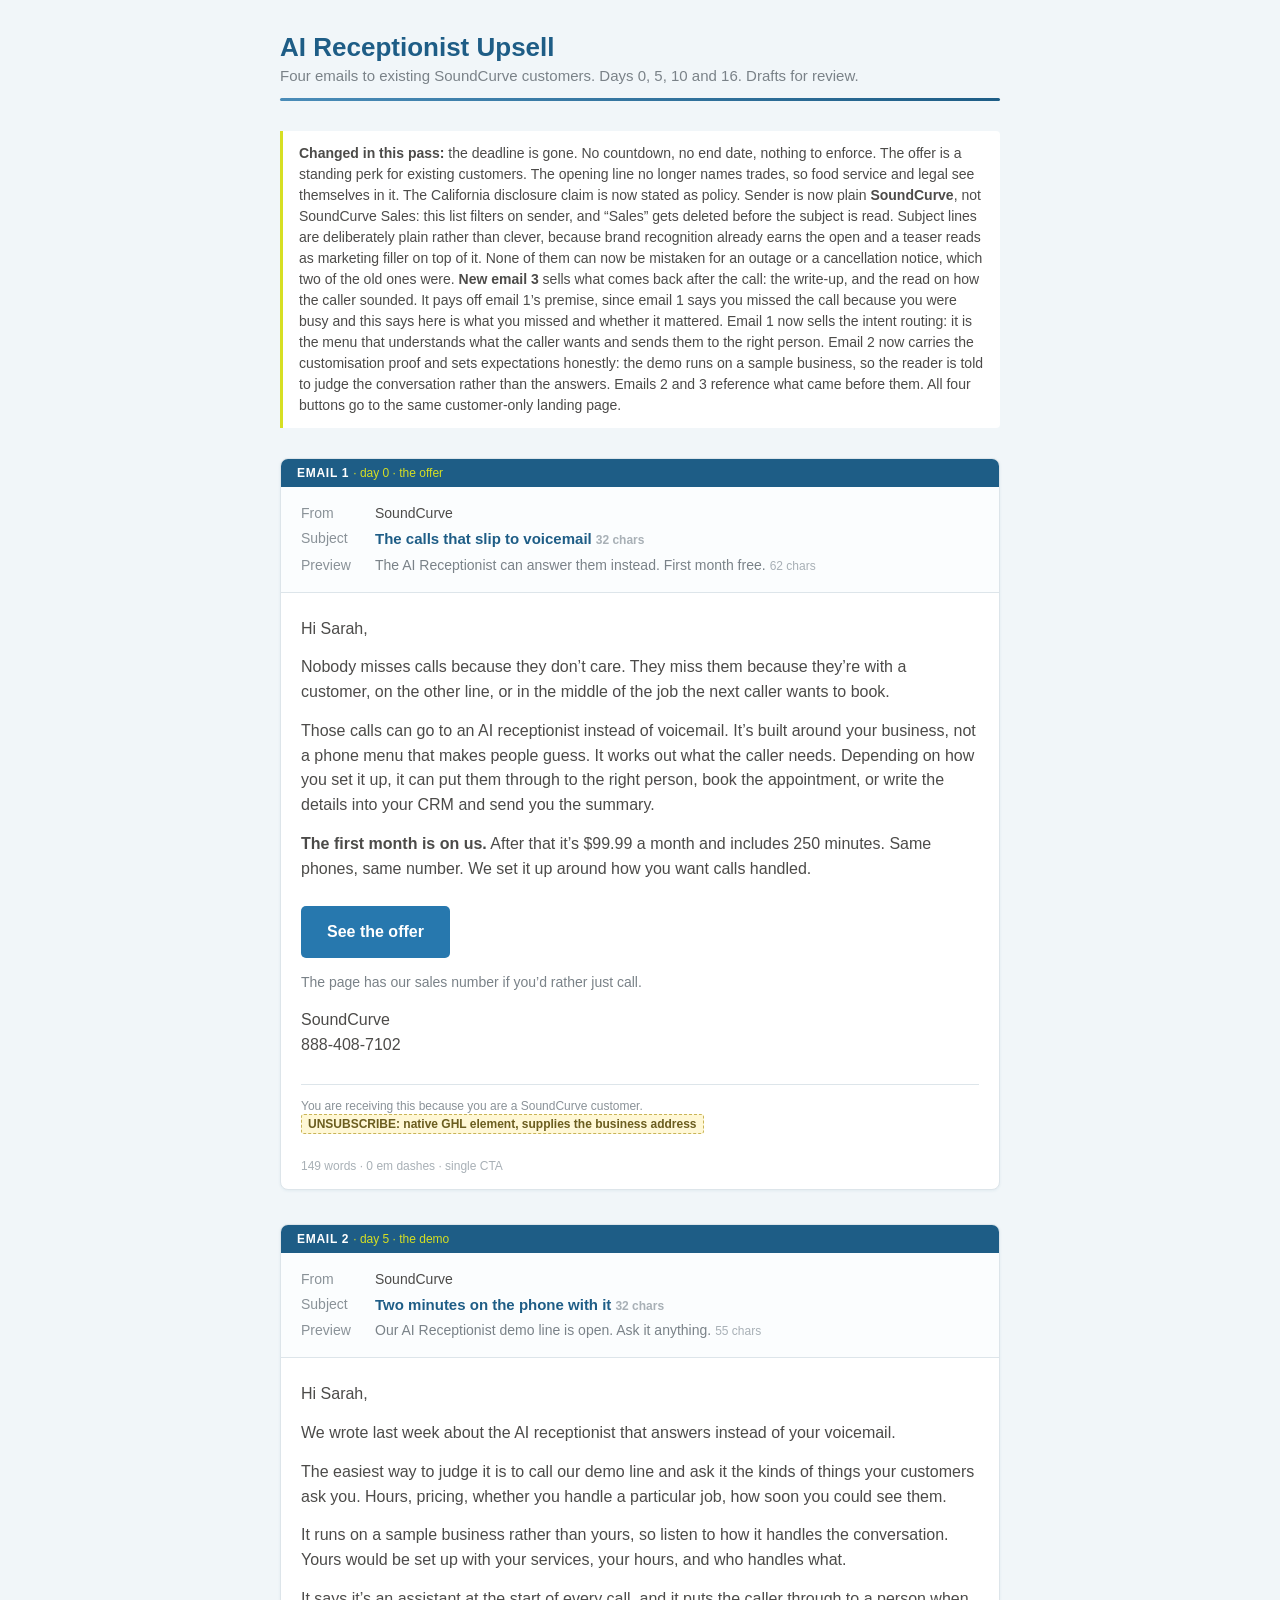
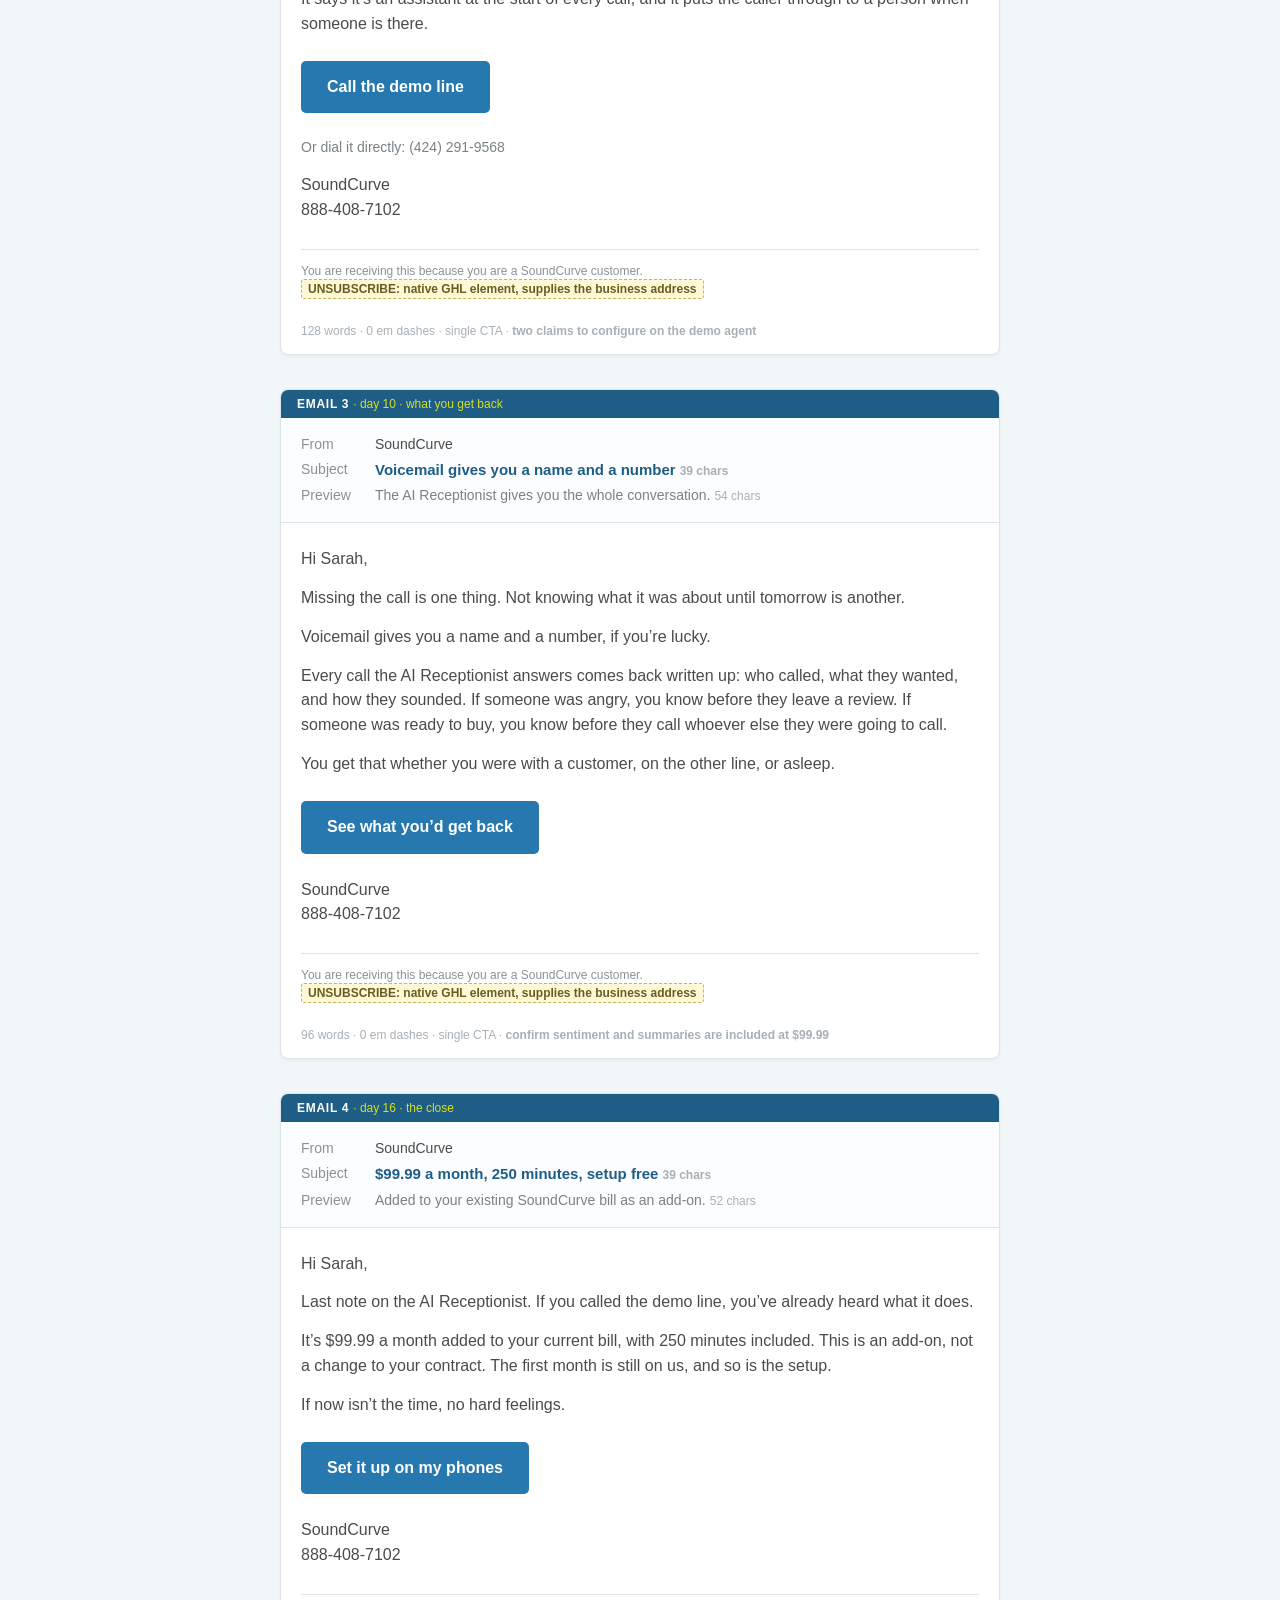
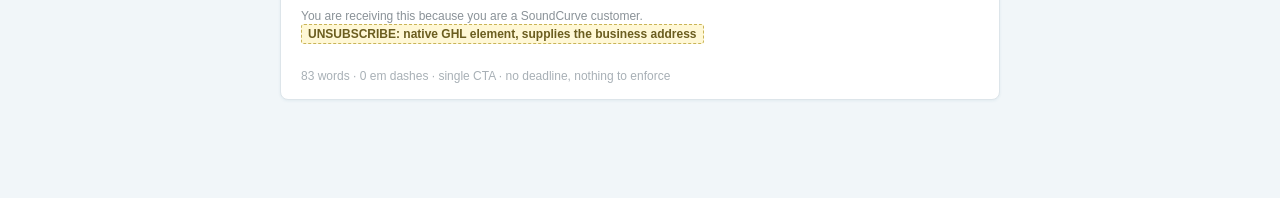
==== emails.html @ 25a6e513 "Six copy fixes: product named in emails 3 and 4, antecedents, trades assumptions" ====
<!DOCTYPE html>
<html lang="en">
<head>
<meta charset="utf-8">
<meta name="viewport" content="width=device-width, initial-scale=1">
<title>AI Receptionist Upsell: Email Previews</title>
<style>
  :root{
    --deep:#1e5d86; --mid:#2778ae; --light:#4a8cb8; --pale:#f1f6f9;
    --lime:#d6df23; --ink:#4c4b49; --line:#dde5ea;
  }
  *{box-sizing:border-box}
  body{margin:0;padding:32px 16px 64px;background:var(--pale);
       font-family:Calibri,Carlito,Candara,Segoe UI,Arial,sans-serif;color:var(--ink)}
  .wrap{max-width:720px;margin:0 auto}
  h1{font-size:26px;color:var(--deep);margin:0 0 4px}
  .sub{font-size:15px;color:#7a8288;margin:0 0 8px}
  .rule{height:3px;background:linear-gradient(90deg,var(--light),var(--deep));border-radius:2px;margin:14px 0 30px}
  .note{background:#fff;border-left:3px solid var(--lime);padding:12px 16px;font-size:14px;
        line-height:1.5;margin:0 0 30px;border-radius:0 4px 4px 0}
  .card{background:#fff;border:1px solid var(--line);border-radius:8px;overflow:hidden;
        margin:0 0 34px;box-shadow:0 1px 3px rgba(30,93,134,.07)}
  .tag{background:var(--deep);color:#fff;font-size:12px;font-weight:bold;letter-spacing:.06em;
       text-transform:uppercase;padding:7px 16px}
  .tag span{color:var(--lime);font-weight:normal;text-transform:none;letter-spacing:0}
  .meta{padding:14px 20px;border-bottom:1px solid var(--line);background:#fbfdfe}
  .row{display:flex;gap:10px;font-size:14px;line-height:1.5;padding:2px 0}
  .row .k{color:#8a9298;min-width:64px;flex-shrink:0}
  .row .v{color:var(--ink)}
  .row .v.subject{font-weight:bold;color:var(--deep);font-size:15px}
  .row .v.preview{color:#7a8288}
  .chars{color:#a8b0b6;font-size:12px;margin-left:4px}
  .body{padding:24px 20px 26px;font-size:16px;line-height:1.55}
  .body p{margin:0 0 14px}
  .btn{background:var(--mid);color:#fff;padding:14px 26px;border-radius:5px;text-decoration:none;
       font-weight:bold;display:inline-block;font-size:16px}
  .btnwrap{margin:24px 0}
  .small{font-size:14px;color:#7a8288}
  .sig{margin:0}
  .foot{border-top:1px solid var(--line);margin-top:26px;padding-top:12px;
        font-size:12px;color:#8a9298;line-height:1.5}
  .slot{background:#fff8d6;border:1px dashed #c9b458;color:#6b5d1f;
        padding:2px 6px;border-radius:3px;font-size:12px;font-weight:bold}
  .count{font-size:12px;color:#a8b0b6;padding:0 20px 16px}
  @media(max-width:520px){.row{flex-direction:column;gap:0}.row .k{min-width:0;font-size:12px}}
</style>
</head>
<body>
<div class="wrap">

  <h1>AI Receptionist Upsell</h1>
  <p class="sub">Four emails to existing SoundCurve customers. Days 0, 5, 10 and 16. Drafts for review.</p>
  <div class="rule"></div>

  <p class="note">
    <strong>Changed in this pass:</strong> the deadline is gone. No countdown, no end date,
    nothing to enforce. The offer is a standing perk for existing customers. The opening line
    no longer names trades, so food service and legal see themselves in it. The California
    disclosure claim is now stated as policy. Sender is now plain <strong>SoundCurve</strong>, not SoundCurve Sales: this list filters on sender, and “Sales” gets deleted before the subject is read. Subject lines are deliberately plain rather than clever, because brand recognition already earns the open and a teaser reads as marketing filler on top of it. None of them can now be mistaken for an outage or a cancellation notice, which two of the old ones were. <strong>New email 3</strong> sells what comes back after the call: the write-up, and the read on how the caller sounded. It pays off email 1’s premise, since email 1 says you missed the call because you were busy and this says here is what you missed and whether it mattered. Email 1 now sells the intent routing: it is the menu that understands what the caller wants and sends them to the right person. Email 2 now carries the customisation proof and sets expectations honestly: the demo runs on a sample business, so the reader is told to judge the conversation rather than the answers. Emails 2 and 3 reference what came before them.
    All four buttons go to the same customer-only landing page.
  </p>

  <!-- EMAIL 1 -->
  <div class="card">
    <div class="tag">Email 1 <span>· day 0 · the offer</span></div>
    <div class="meta">
      <div class="row"><span class="k">From</span><span class="v">SoundCurve</span></div>
      <div class="row"><span class="k">Subject</span><span class="v subject">The calls that slip to voicemail<span class="chars">32 chars</span></span></div>
      <div class="row"><span class="k">Preview</span><span class="v preview">The AI Receptionist can answer them instead. First month free.<span class="chars">62 chars</span></span></div>
    </div>
    <div class="body">
      <p>Hi Sarah,</p>
      <p>Nobody misses calls because they don’t care. They miss them because they’re with a customer, on the other line, or in the middle of the job the next caller wants to book.</p>
      <p>Those calls can go to an AI receptionist instead of voicemail. It’s built around your business, not a phone menu that makes people guess. It works out what the caller needs. Depending on how you set it up, it can put them through to the right person, book the appointment, or write the details into your CRM and send you the summary.</p>
      <p><strong>The first month is on us.</strong> After that it’s $99.99 a month and includes 250 minutes. Same phones, same number. We set it up around how you want calls handled.</p>
      <div class="btnwrap"><a class="btn" href="#">See the offer</a></div>
      <p class="small" style="margin-top:-10px">The page has our sales number if you’d rather just call.</p>
      <p class="sig">SoundCurve<br>888-408-7102</p>
      <div class="foot">
        You are receiving this because you are a SoundCurve customer.<br>
        <span class="slot">UNSUBSCRIBE: native GHL element, supplies the business address</span>
      </div>
    </div>
    <div class="count">149 words · 0 em dashes · single CTA</div>
  </div>

  <!-- EMAIL 2 -->
  <div class="card">
    <div class="tag">Email 2 <span>· day 5 · the demo</span></div>
    <div class="meta">
      <div class="row"><span class="k">From</span><span class="v">SoundCurve</span></div>
      <div class="row"><span class="k">Subject</span><span class="v subject">Two minutes on the phone with it<span class="chars">32 chars</span></span></div>
      <div class="row"><span class="k">Preview</span><span class="v preview">Our AI Receptionist demo line is open. Ask it anything.<span class="chars">55 chars</span></span></div>
    </div>
    <div class="body">
      <p>Hi Sarah,</p>
      <p>We wrote last week about the AI receptionist that answers instead of your voicemail.</p>
      <p>The easiest way to judge it is to call our demo line and ask it the kinds of things your customers ask you. Hours, pricing, whether you handle a particular job, how soon you could see them.</p>
      <p>It runs on a sample business rather than yours, so listen to how it handles the conversation. Yours would be set up with your services, your hours, and who handles what.</p>
      <p>It says it’s an assistant at the start of every call, and it puts the caller through to a person when someone is there.</p>
      <div class="btnwrap"><a class="btn" href="#">Call the demo line</a></div>
      <p class="small">Or dial it directly: (424) 291-9568</p>
      <p class="sig">SoundCurve<br>888-408-7102</p>
      <div class="foot">
        You are receiving this because you are a SoundCurve customer.<br>
        <span class="slot">UNSUBSCRIBE: native GHL element, supplies the business address</span>
      </div>
    </div>
    <div class="count">128 words · 0 em dashes · single CTA · <strong>two claims to configure on the demo agent</strong></div>
  </div>

  <!-- EMAIL 3 -->
  <div class="card">
    <div class="tag">Email 3 <span>· day 10 · what you get back</span></div>
    <div class="meta">
      <div class="row"><span class="k">From</span><span class="v">SoundCurve</span></div>
      <div class="row"><span class="k">Subject</span><span class="v subject">Voicemail gives you a name and a number<span class="chars">39 chars</span></span></div>
      <div class="row"><span class="k">Preview</span><span class="v preview">The AI Receptionist gives you the whole conversation.<span class="chars">54 chars</span></span></div>
    </div>
    <div class="body">
      <p>Hi Sarah,</p>
      <p>Missing the call is one thing. Not knowing what it was about until tomorrow is another.</p>
      <p>Voicemail gives you a name and a number, if you’re lucky.</p>
      <p>Every call the AI Receptionist answers comes back written up: who called, what they wanted, and how they sounded. If someone was angry, you know before they leave a review. If someone was ready to buy, you know before they call whoever else they were going to call.</p>
      <p>You get that whether you were with a customer, on the other line, or asleep.</p>
      <div class="btnwrap"><a class="btn" href="#">See what you’d get back</a></div>
      <p class="sig">SoundCurve<br>888-408-7102</p>
      <div class="foot">
        You are receiving this because you are a SoundCurve customer.<br>
        <span class="slot">UNSUBSCRIBE: native GHL element, supplies the business address</span>
      </div>
    </div>
    <div class="count">96 words · 0 em dashes · single CTA · <strong>confirm sentiment and summaries are included at $99.99</strong></div>
  </div>

  <!-- EMAIL 4 -->
  <div class="card">
    <div class="tag">Email 4 <span>· day 16 · the close</span></div>
    <div class="meta">
      <div class="row"><span class="k">From</span><span class="v">SoundCurve</span></div>
      <div class="row"><span class="k">Subject</span><span class="v subject">$99.99 a month, 250 minutes, setup free<span class="chars">39 chars</span></span></div>
      <div class="row"><span class="k">Preview</span><span class="v preview">Added to your existing SoundCurve bill as an add-on.<span class="chars">52 chars</span></span></div>
    </div>
    <div class="body">
      <p>Hi Sarah,</p>
      <p>Last note on the AI Receptionist. If you called the demo line, you’ve already heard what it does.</p>
      <p>It’s $99.99 a month added to your current bill, with 250 minutes included. This is an add-on, not a change to your contract. The first month is still on us, and so is the setup.</p>
      <p>If now isn’t the time, no hard feelings.</p>
      <div class="btnwrap"><a class="btn" href="#">Set it up on my phones</a></div>
      <p class="sig">SoundCurve<br>888-408-7102</p>
      <div class="foot">
        You are receiving this because you are a SoundCurve customer.<br>
        <span class="slot">UNSUBSCRIBE: native GHL element, supplies the business address</span>
      </div>
    </div>
    <div class="count">83 words · 0 em dashes · single CTA · no deadline, nothing to enforce</div>
  </div>

</div>
</body>
</html>
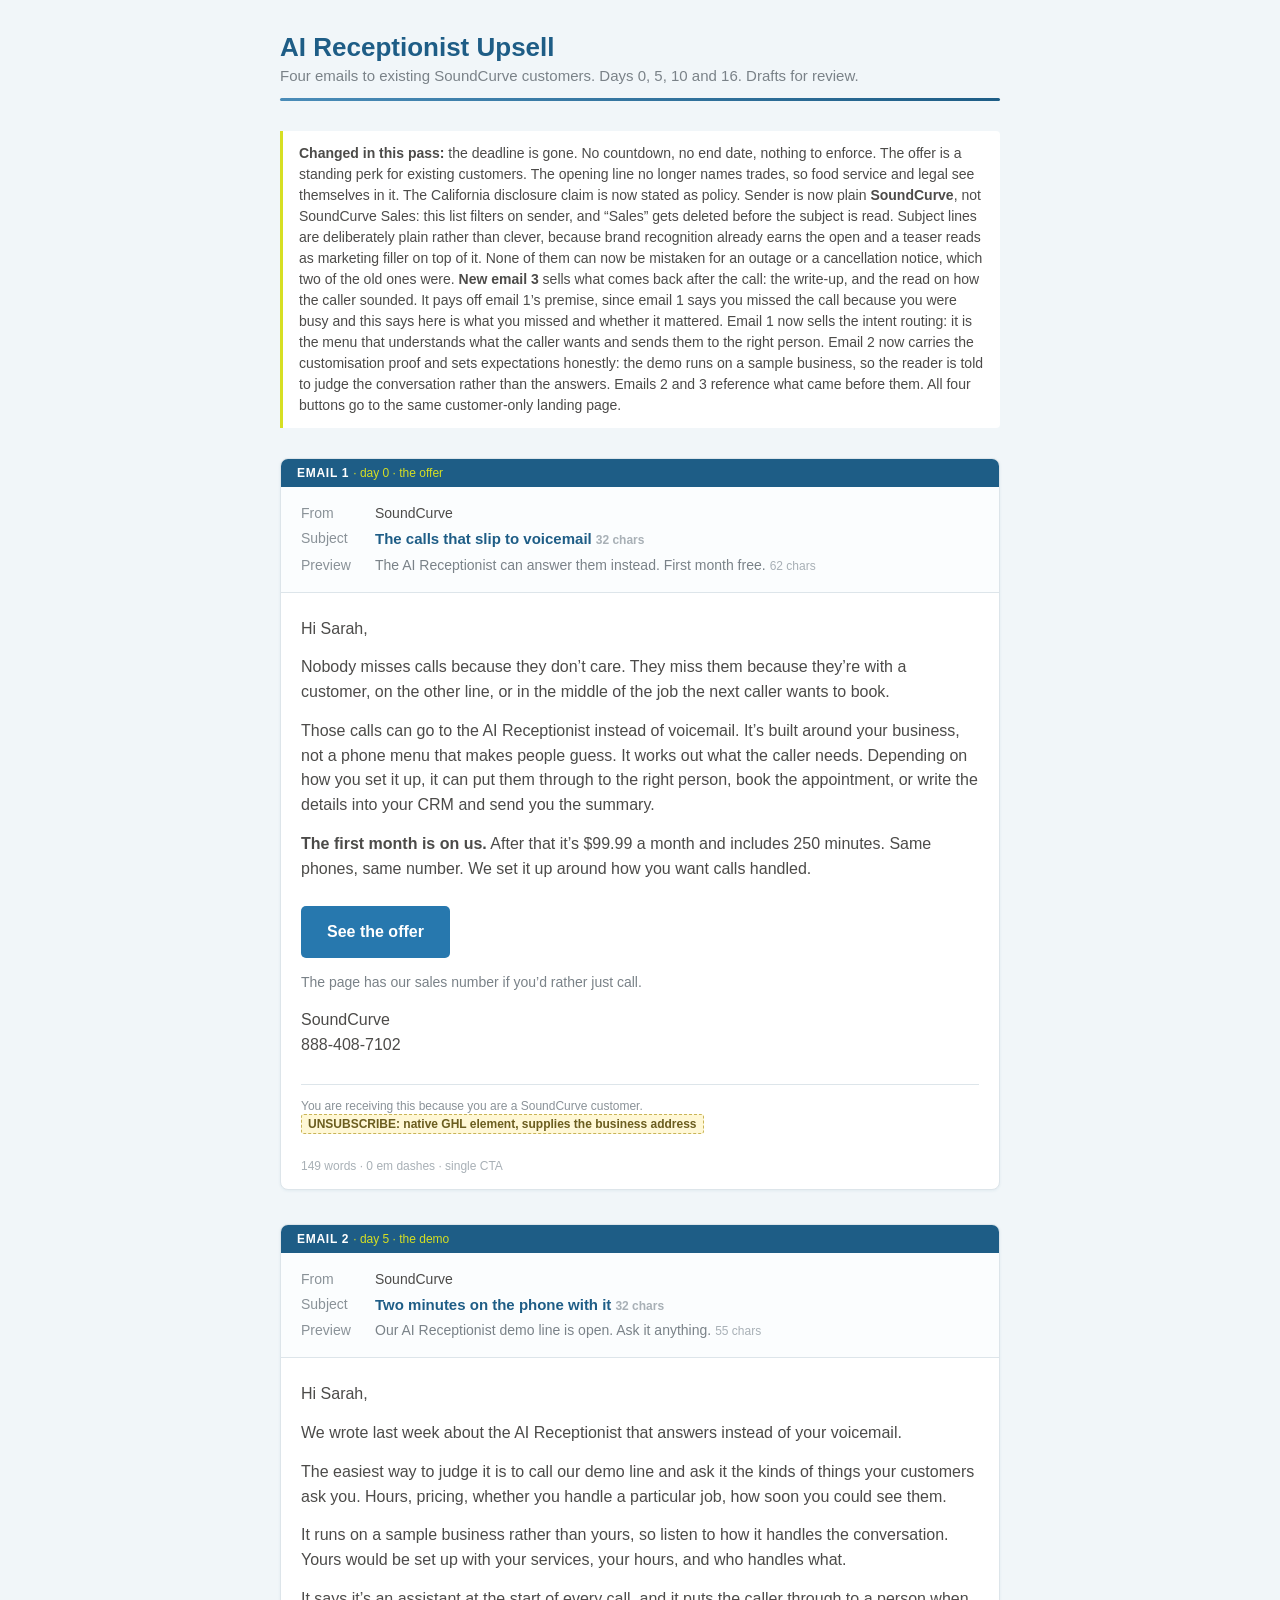
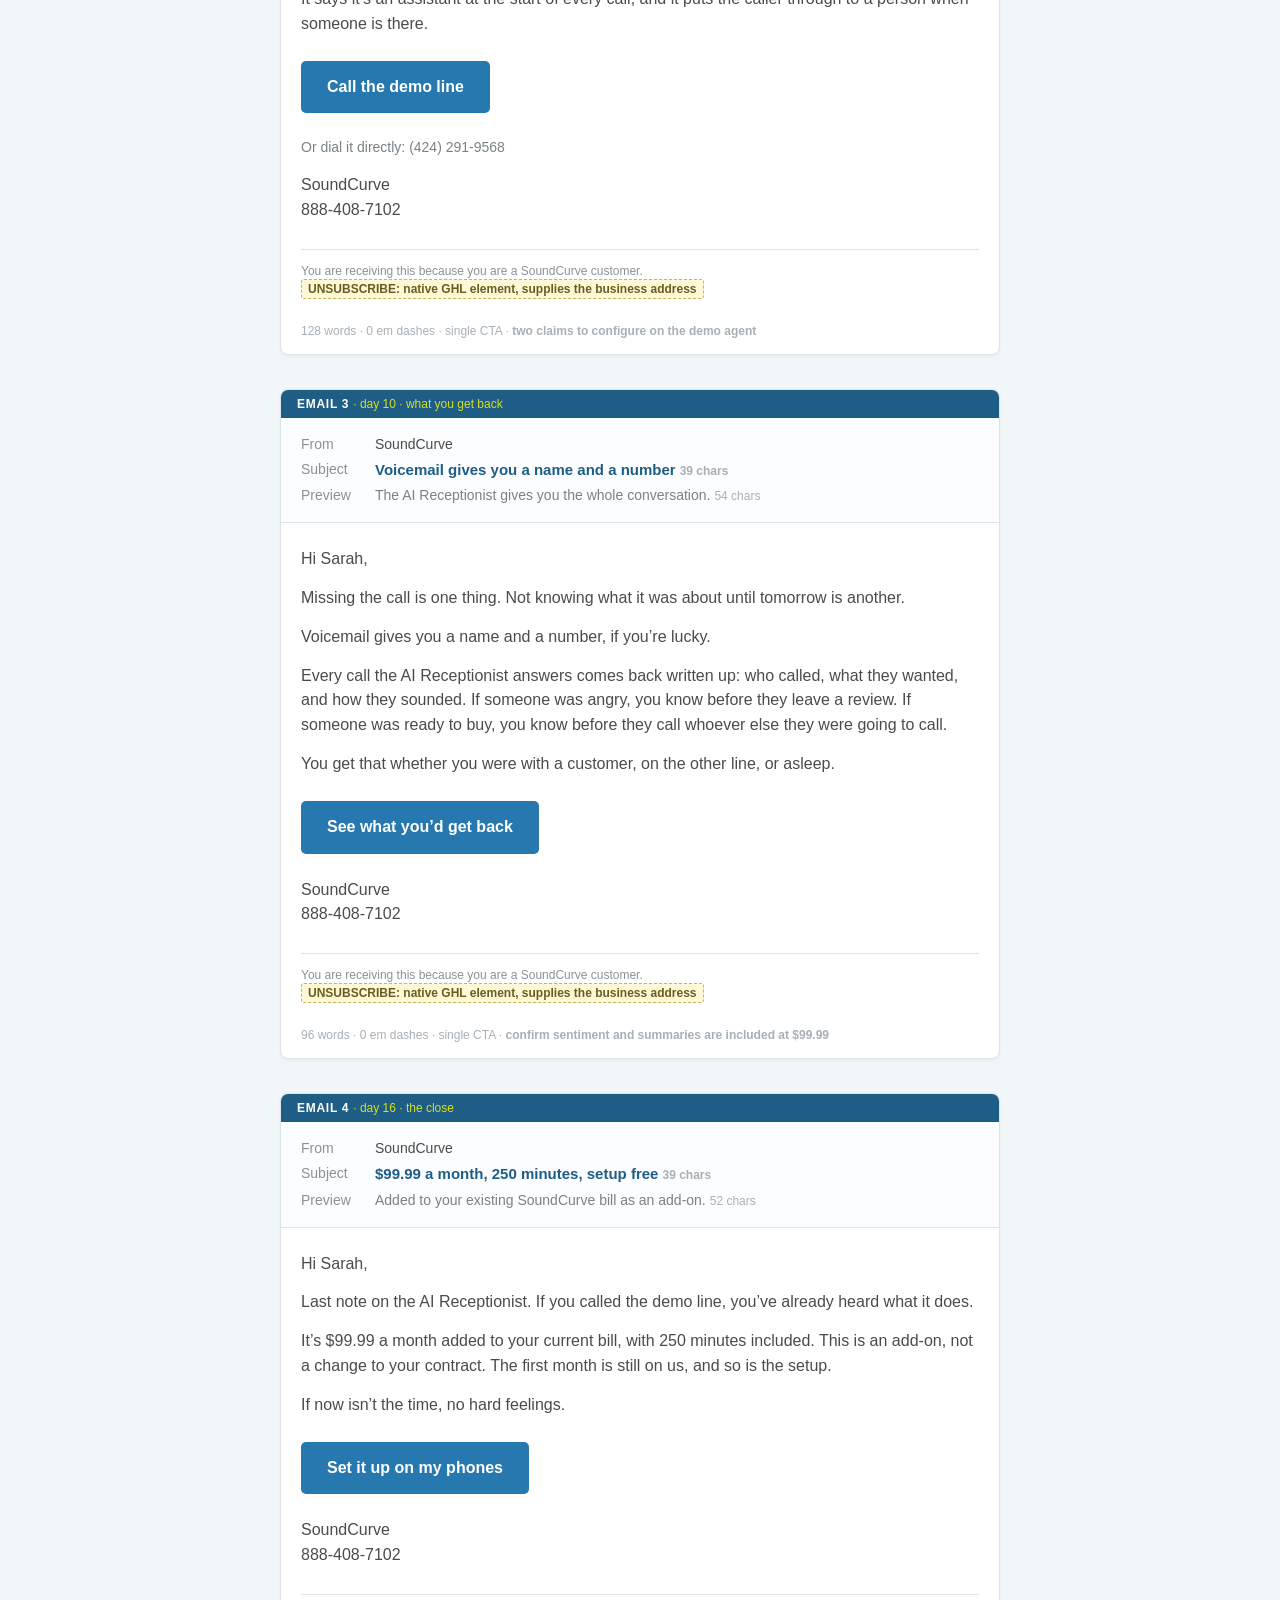
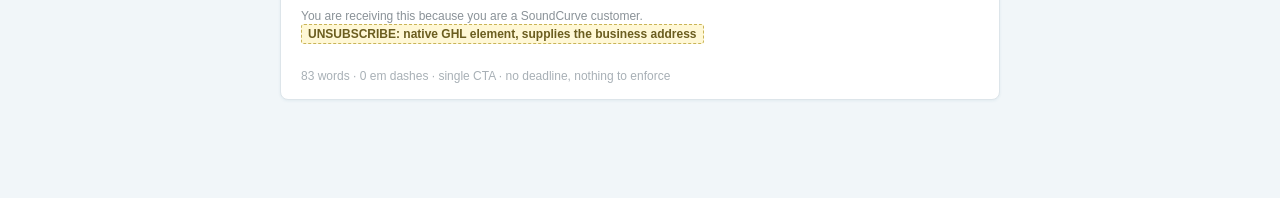
==== commit 97e9cd09: "One naming convention: AI Receptionist as a product name, never possessive" ====
--- a/emails.html
+++ b/emails.html
@@ -71,7 +71,7 @@
     <div class="body">
       <p>Hi Sarah,</p>
       <p>Nobody misses calls because they don’t care. They miss them because they’re with a customer, on the other line, or in the middle of the job the next caller wants to book.</p>
-      <p>Those calls can go to an AI receptionist instead of voicemail. It’s built around your business, not a phone menu that makes people guess. It works out what the caller needs. Depending on how you set it up, it can put them through to the right person, book the appointment, or write the details into your CRM and send you the summary.</p>
+      <p>Those calls can go to the AI Receptionist instead of voicemail. It’s built around your business, not a phone menu that makes people guess. It works out what the caller needs. Depending on how you set it up, it can put them through to the right person, book the appointment, or write the details into your CRM and send you the summary.</p>
       <p><strong>The first month is on us.</strong> After that it’s $99.99 a month and includes 250 minutes. Same phones, same number. We set it up around how you want calls handled.</p>
       <div class="btnwrap"><a class="btn" href="#">See the offer</a></div>
       <p class="small" style="margin-top:-10px">The page has our sales number if you’d rather just call.</p>
@@ -94,7 +94,7 @@
     </div>
     <div class="body">
       <p>Hi Sarah,</p>
-      <p>We wrote last week about the AI receptionist that answers instead of your voicemail.</p>
+      <p>We wrote last week about the AI Receptionist that answers instead of your voicemail.</p>
       <p>The easiest way to judge it is to call our demo line and ask it the kinds of things your customers ask you. Hours, pricing, whether you handle a particular job, how soon you could see them.</p>
       <p>It runs on a sample business rather than yours, so listen to how it handles the conversation. Yours would be set up with your services, your hours, and who handles what.</p>
       <p>It says it’s an assistant at the start of every call, and it puts the caller through to a person when someone is there.</p>
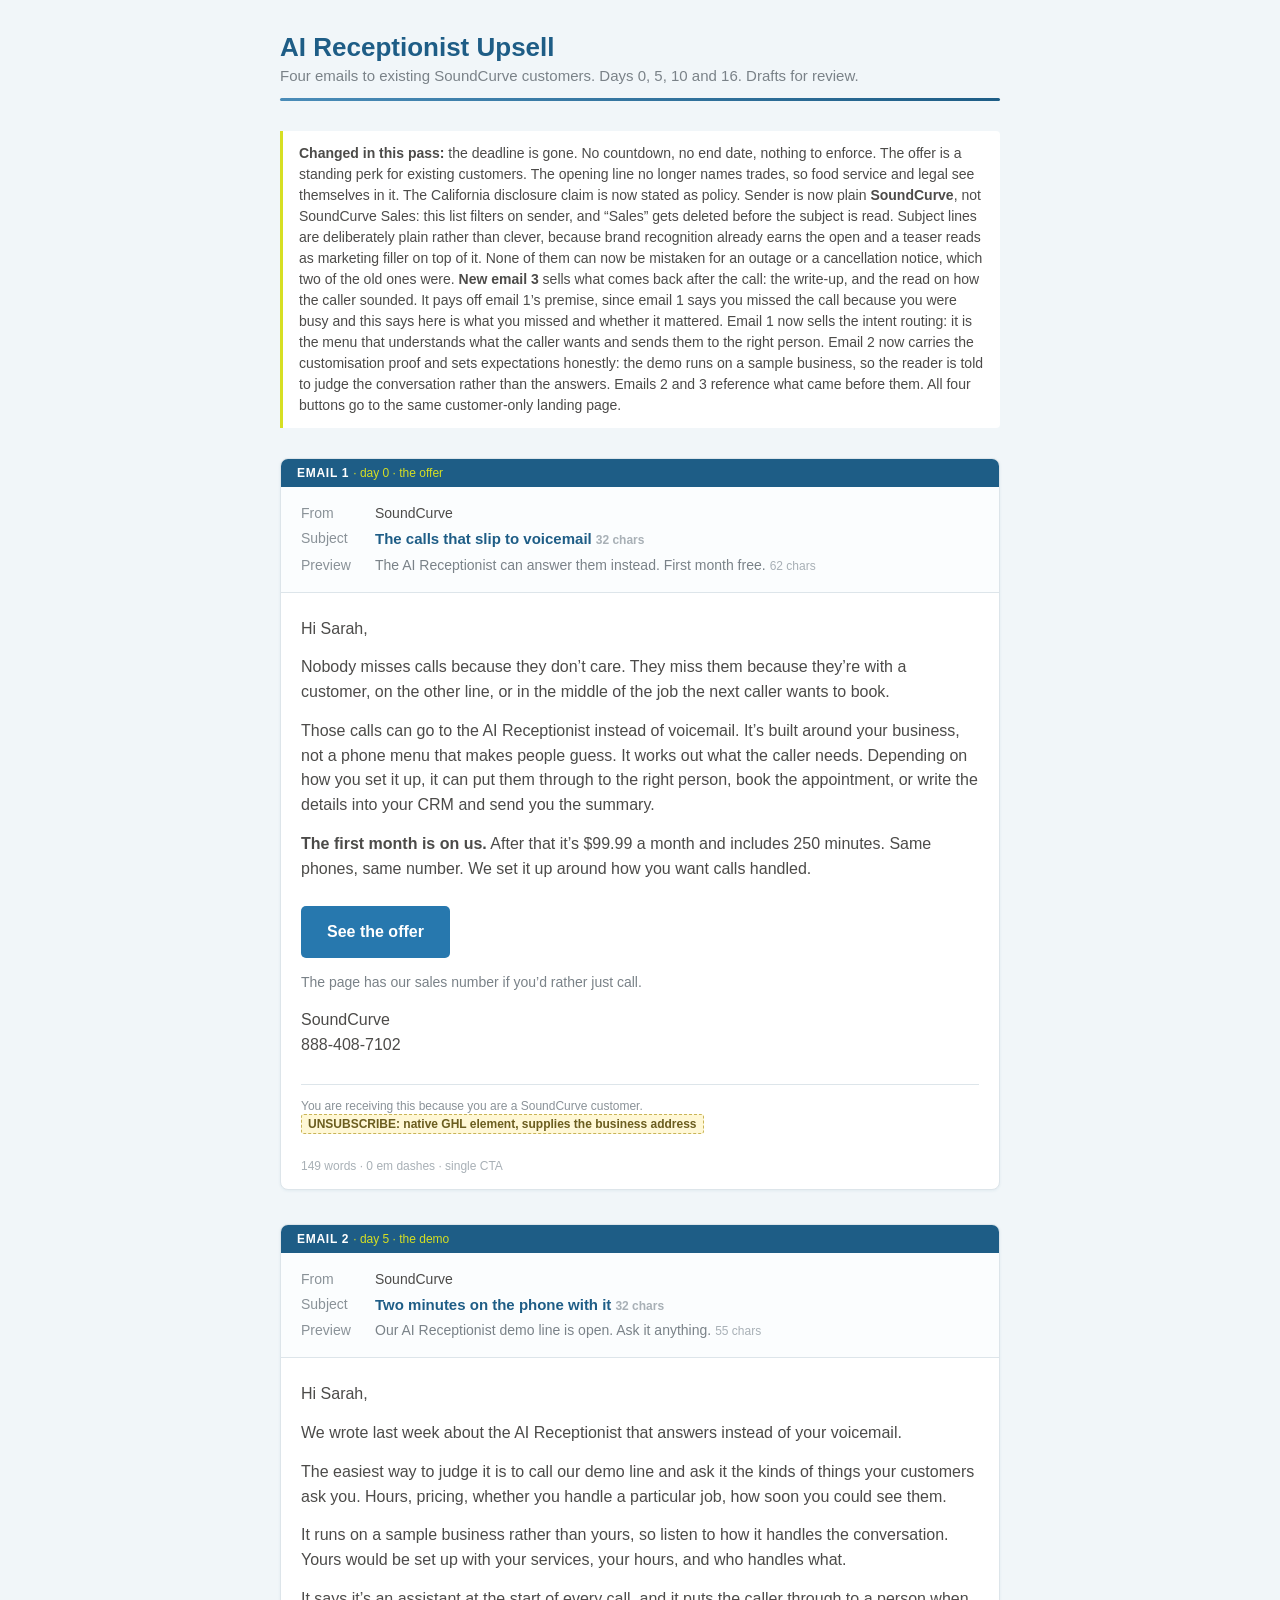
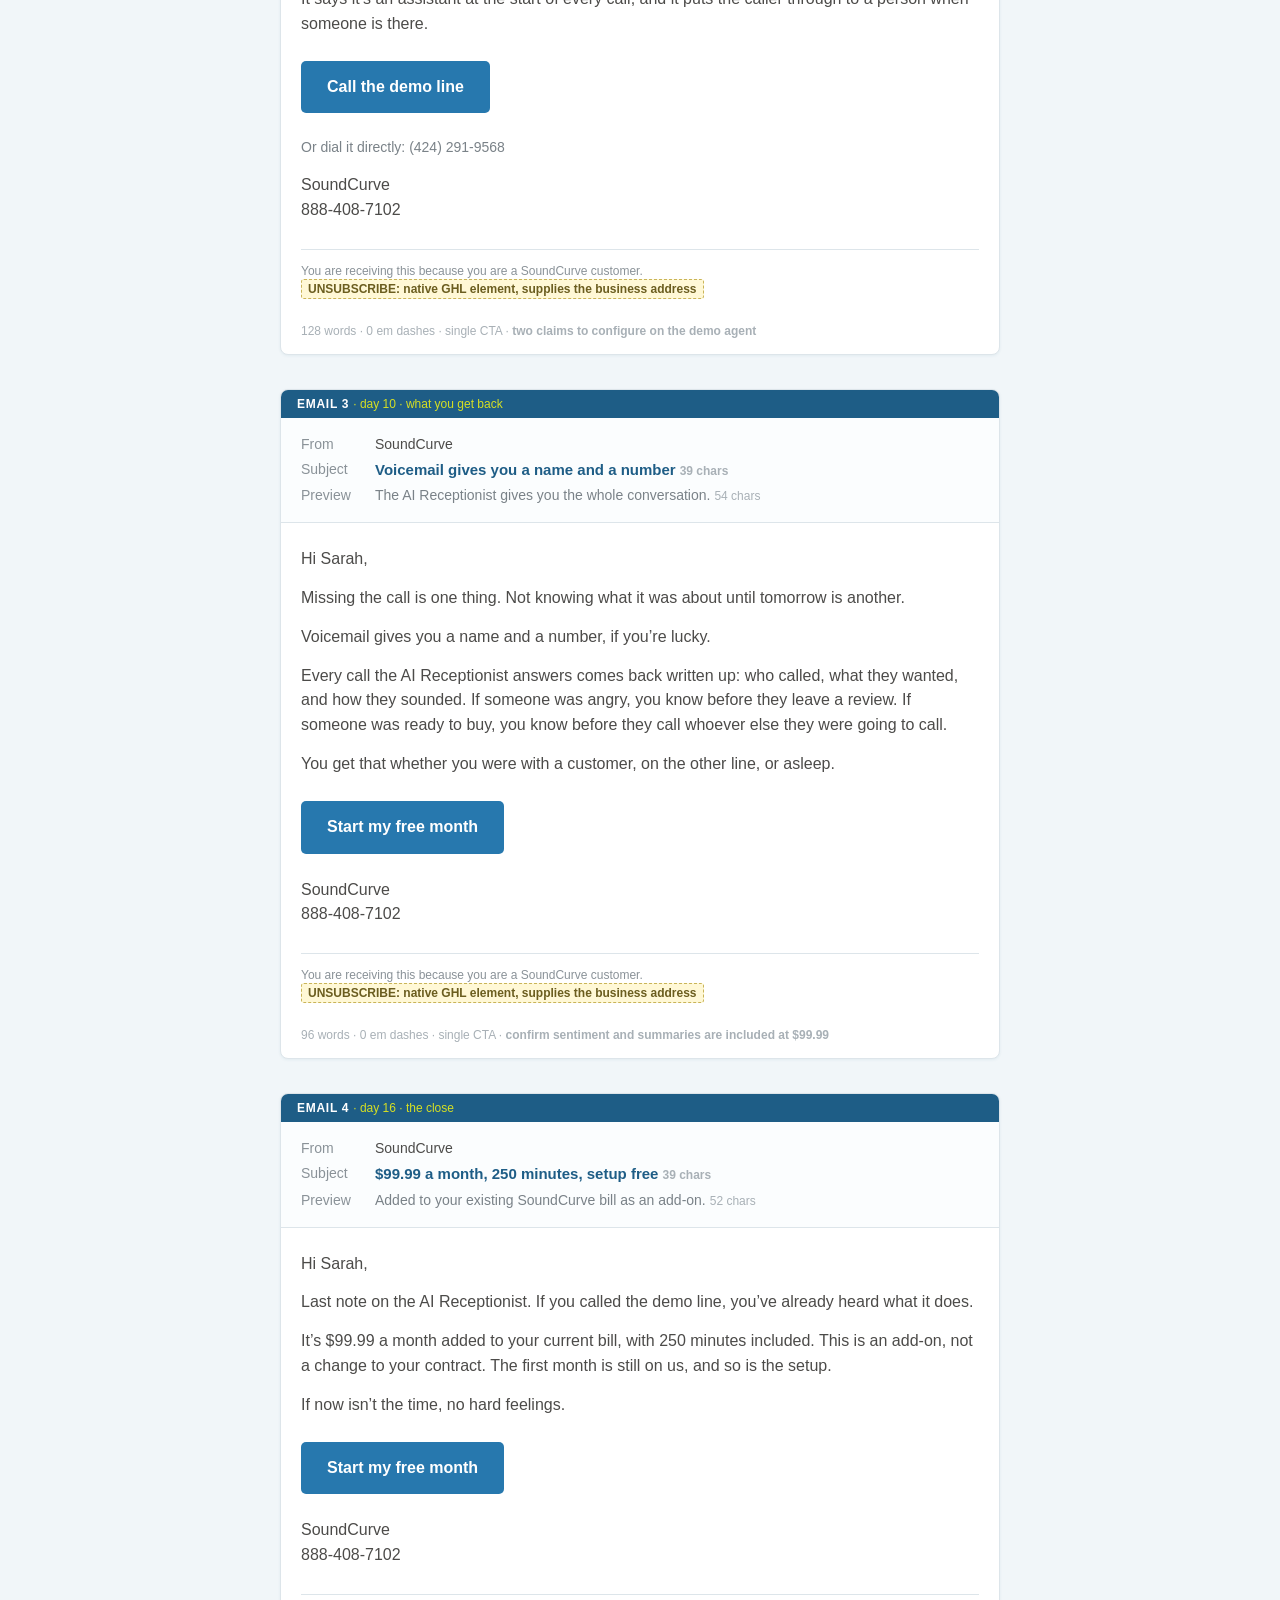
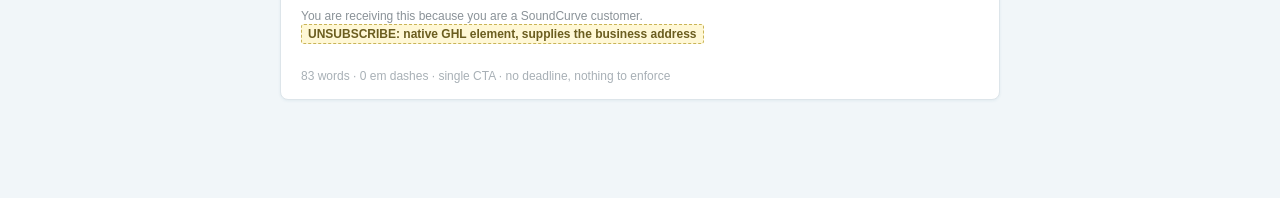
==== commit 22363526: "CTA ladder: soft, phone, then two hard asks matching the page button" ====
--- a/emails.html
+++ b/emails.html
@@ -123,7 +123,7 @@
       <p>Voicemail gives you a name and a number, if you’re lucky.</p>
       <p>Every call the AI Receptionist answers comes back written up: who called, what they wanted, and how they sounded. If someone was angry, you know before they leave a review. If someone was ready to buy, you know before they call whoever else they were going to call.</p>
       <p>You get that whether you were with a customer, on the other line, or asleep.</p>
-      <div class="btnwrap"><a class="btn" href="#">See what you’d get back</a></div>
+      <div class="btnwrap"><a class="btn" href="#">Start my free month</a></div>
       <p class="sig">SoundCurve<br>888-408-7102</p>
       <div class="foot">
         You are receiving this because you are a SoundCurve customer.<br>
@@ -146,7 +146,7 @@
       <p>Last note on the AI Receptionist. If you called the demo line, you’ve already heard what it does.</p>
       <p>It’s $99.99 a month added to your current bill, with 250 minutes included. This is an add-on, not a change to your contract. The first month is still on us, and so is the setup.</p>
       <p>If now isn’t the time, no hard feelings.</p>
-      <div class="btnwrap"><a class="btn" href="#">Set it up on my phones</a></div>
+      <div class="btnwrap"><a class="btn" href="#">Start my free month</a></div>
       <p class="sig">SoundCurve<br>888-408-7102</p>
       <div class="foot">
         You are receiving this because you are a SoundCurve customer.<br>
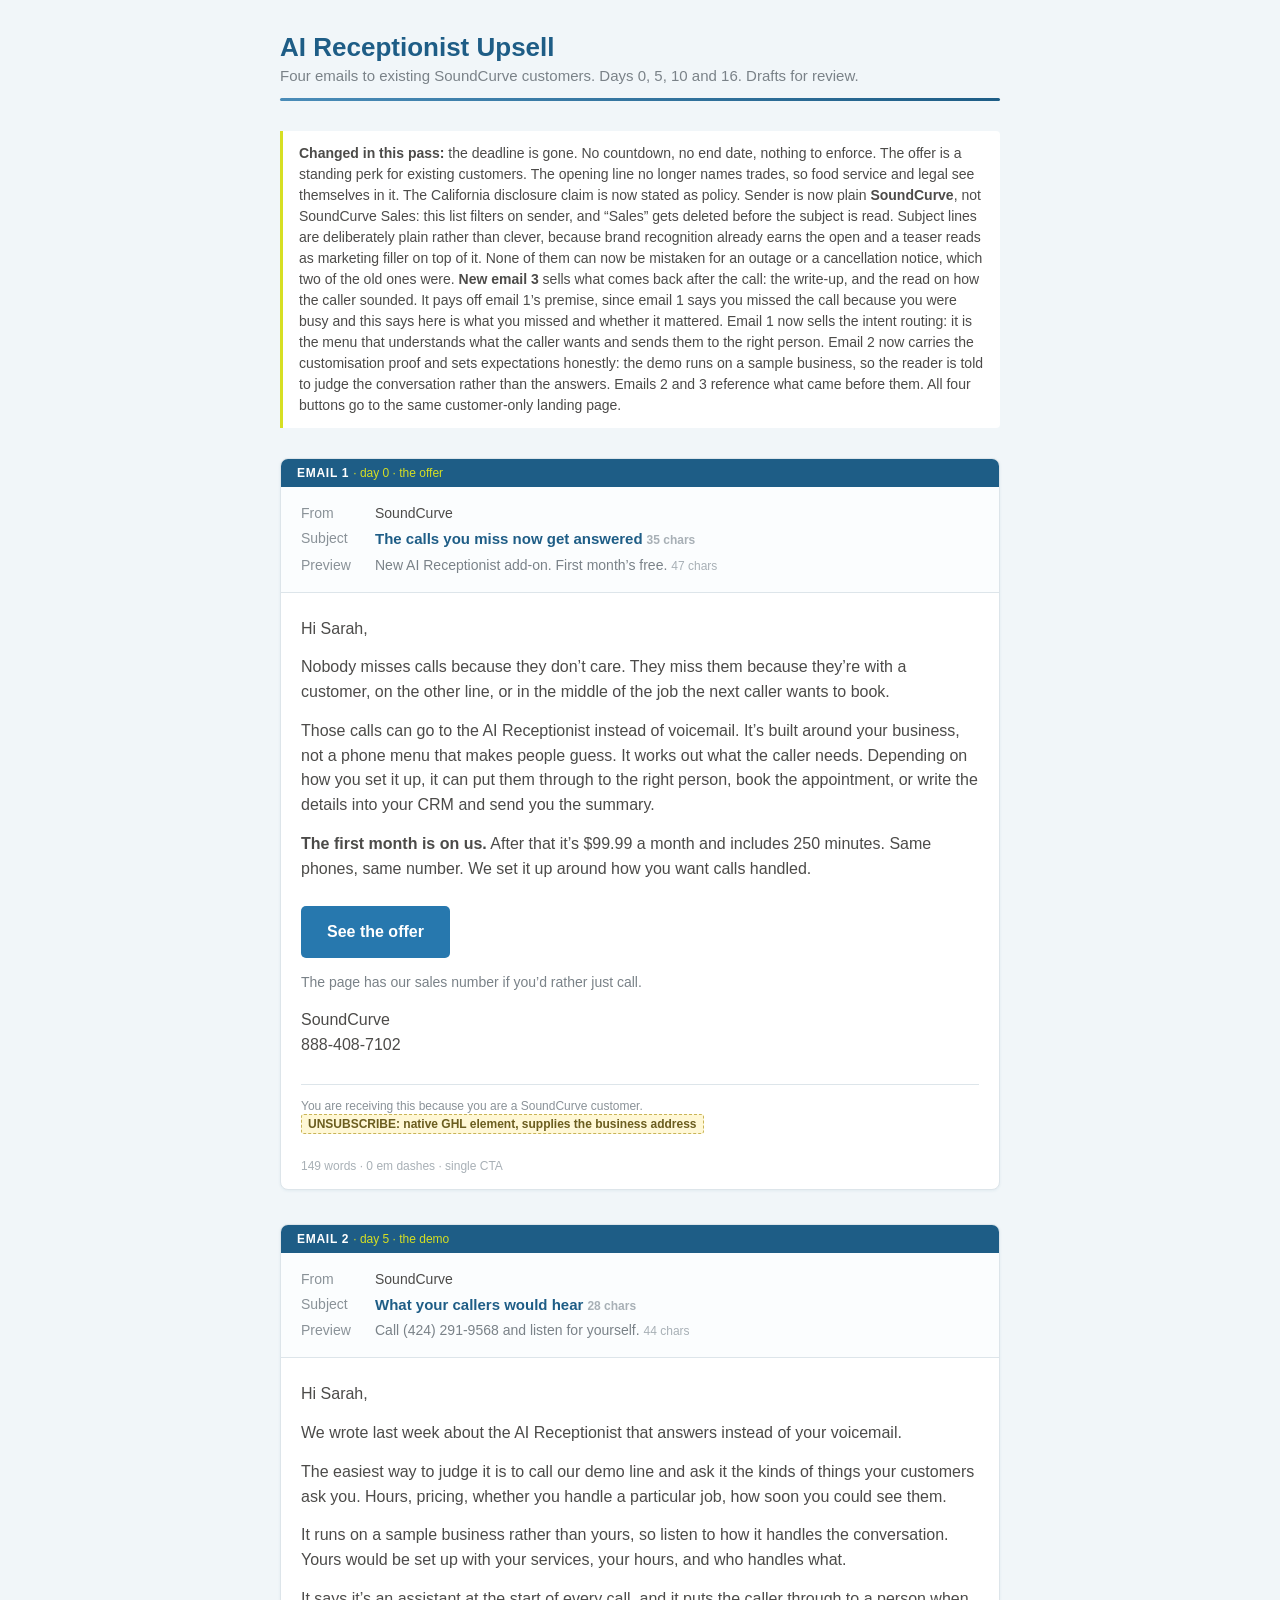
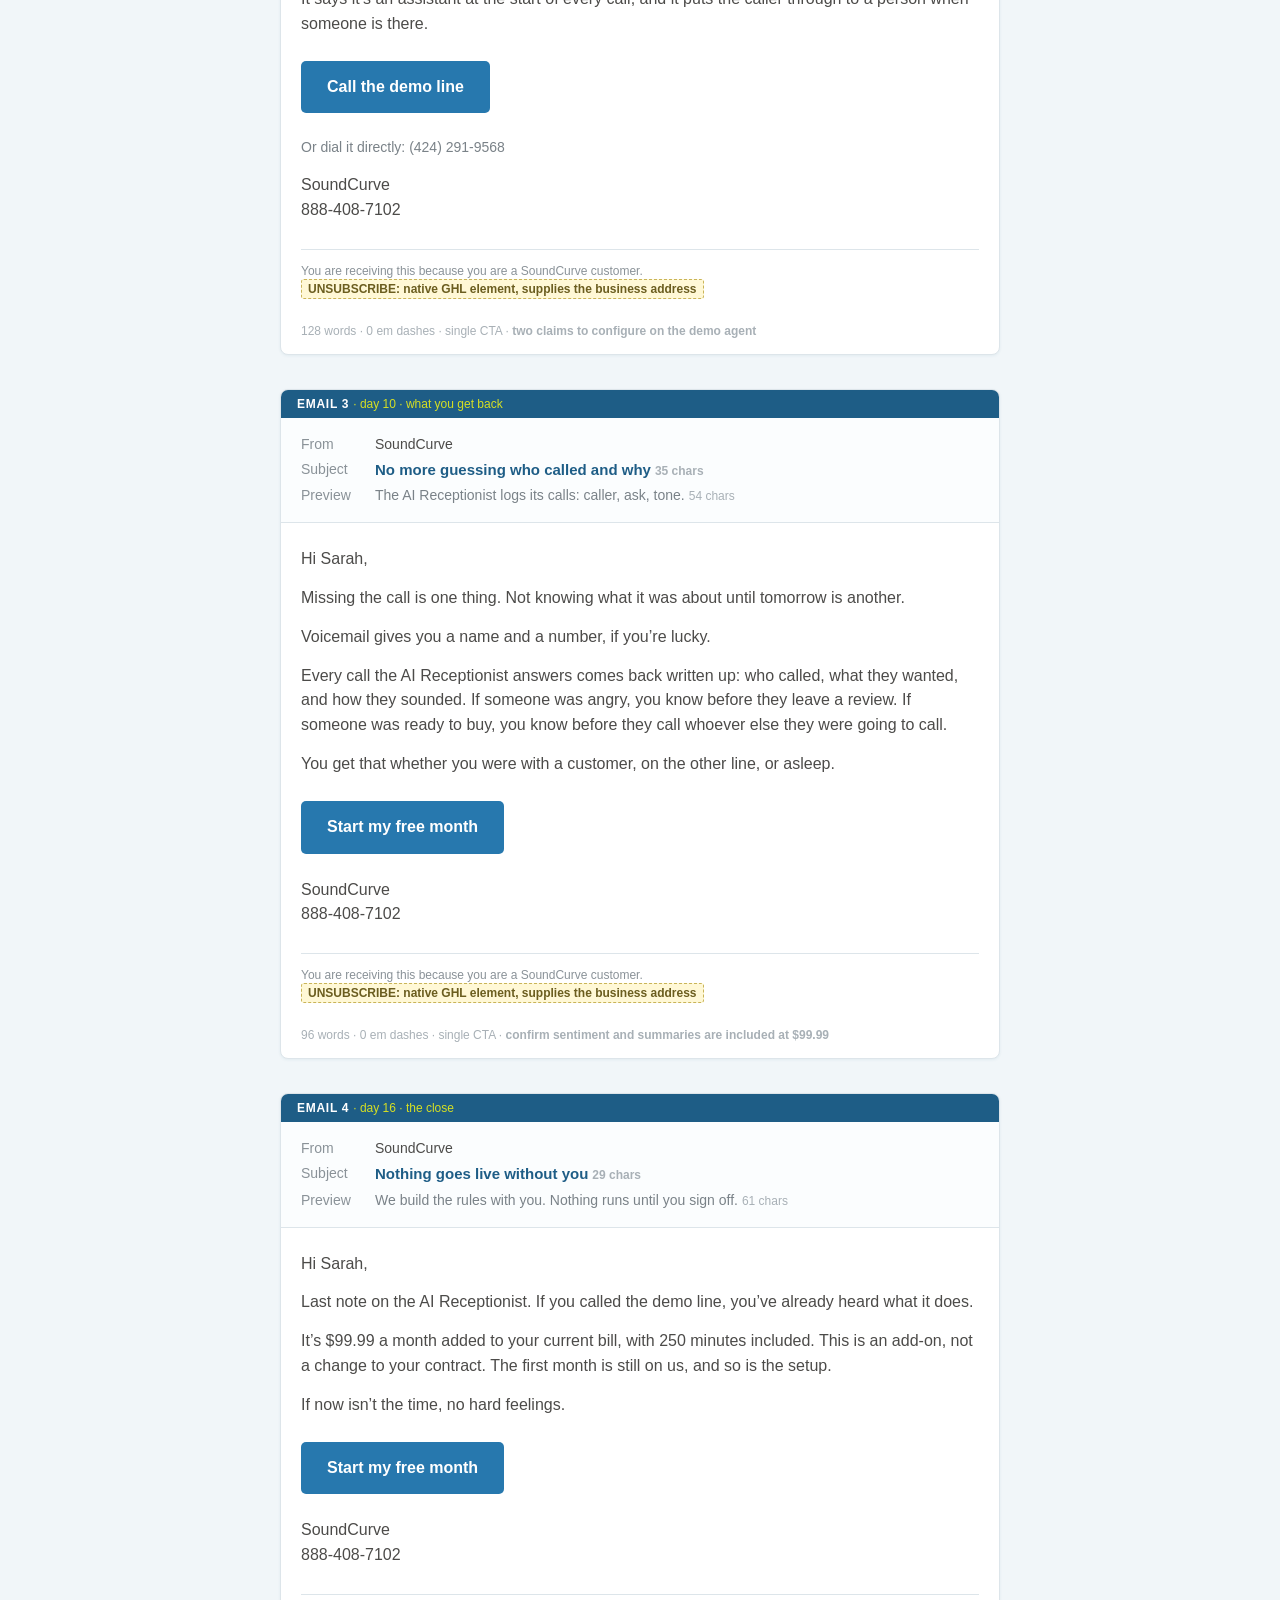
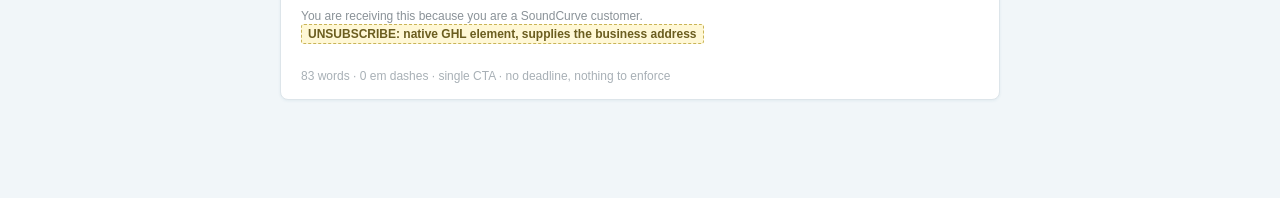
==== commit e301e7e6: "Four subjects and previews from the two-round persona gate" ====
--- a/emails.html
+++ b/emails.html
@@ -65,8 +65,8 @@
     <div class="tag">Email 1 <span>· day 0 · the offer</span></div>
     <div class="meta">
       <div class="row"><span class="k">From</span><span class="v">SoundCurve</span></div>
-      <div class="row"><span class="k">Subject</span><span class="v subject">The calls that slip to voicemail<span class="chars">32 chars</span></span></div>
-      <div class="row"><span class="k">Preview</span><span class="v preview">The AI Receptionist can answer them instead. First month free.<span class="chars">62 chars</span></span></div>
+      <div class="row"><span class="k">Subject</span><span class="v subject">The calls you miss now get answered<span class="chars">35 chars</span></span></div>
+      <div class="row"><span class="k">Preview</span><span class="v preview">New AI Receptionist add-on. First month’s free.<span class="chars">47 chars</span></span></div>
     </div>
     <div class="body">
       <p>Hi Sarah,</p>
@@ -89,8 +89,8 @@
     <div class="tag">Email 2 <span>· day 5 · the demo</span></div>
     <div class="meta">
       <div class="row"><span class="k">From</span><span class="v">SoundCurve</span></div>
-      <div class="row"><span class="k">Subject</span><span class="v subject">Two minutes on the phone with it<span class="chars">32 chars</span></span></div>
-      <div class="row"><span class="k">Preview</span><span class="v preview">Our AI Receptionist demo line is open. Ask it anything.<span class="chars">55 chars</span></span></div>
+      <div class="row"><span class="k">Subject</span><span class="v subject">What your callers would hear<span class="chars">28 chars</span></span></div>
+      <div class="row"><span class="k">Preview</span><span class="v preview">Call (424) 291-9568 and listen for yourself.<span class="chars">44 chars</span></span></div>
     </div>
     <div class="body">
       <p>Hi Sarah,</p>
@@ -114,8 +114,8 @@
     <div class="tag">Email 3 <span>· day 10 · what you get back</span></div>
     <div class="meta">
       <div class="row"><span class="k">From</span><span class="v">SoundCurve</span></div>
-      <div class="row"><span class="k">Subject</span><span class="v subject">Voicemail gives you a name and a number<span class="chars">39 chars</span></span></div>
-      <div class="row"><span class="k">Preview</span><span class="v preview">The AI Receptionist gives you the whole conversation.<span class="chars">54 chars</span></span></div>
+      <div class="row"><span class="k">Subject</span><span class="v subject">No more guessing who called and why<span class="chars">35 chars</span></span></div>
+      <div class="row"><span class="k">Preview</span><span class="v preview">The AI Receptionist logs its calls: caller, ask, tone.<span class="chars">54 chars</span></span></div>
     </div>
     <div class="body">
       <p>Hi Sarah,</p>
@@ -138,8 +138,8 @@
     <div class="tag">Email 4 <span>· day 16 · the close</span></div>
     <div class="meta">
       <div class="row"><span class="k">From</span><span class="v">SoundCurve</span></div>
-      <div class="row"><span class="k">Subject</span><span class="v subject">$99.99 a month, 250 minutes, setup free<span class="chars">39 chars</span></span></div>
-      <div class="row"><span class="k">Preview</span><span class="v preview">Added to your existing SoundCurve bill as an add-on.<span class="chars">52 chars</span></span></div>
+      <div class="row"><span class="k">Subject</span><span class="v subject">Nothing goes live without you<span class="chars">29 chars</span></span></div>
+      <div class="row"><span class="k">Preview</span><span class="v preview">We build the rules with you. Nothing runs until you sign off.<span class="chars">61 chars</span></span></div>
     </div>
     <div class="body">
       <p>Hi Sarah,</p>
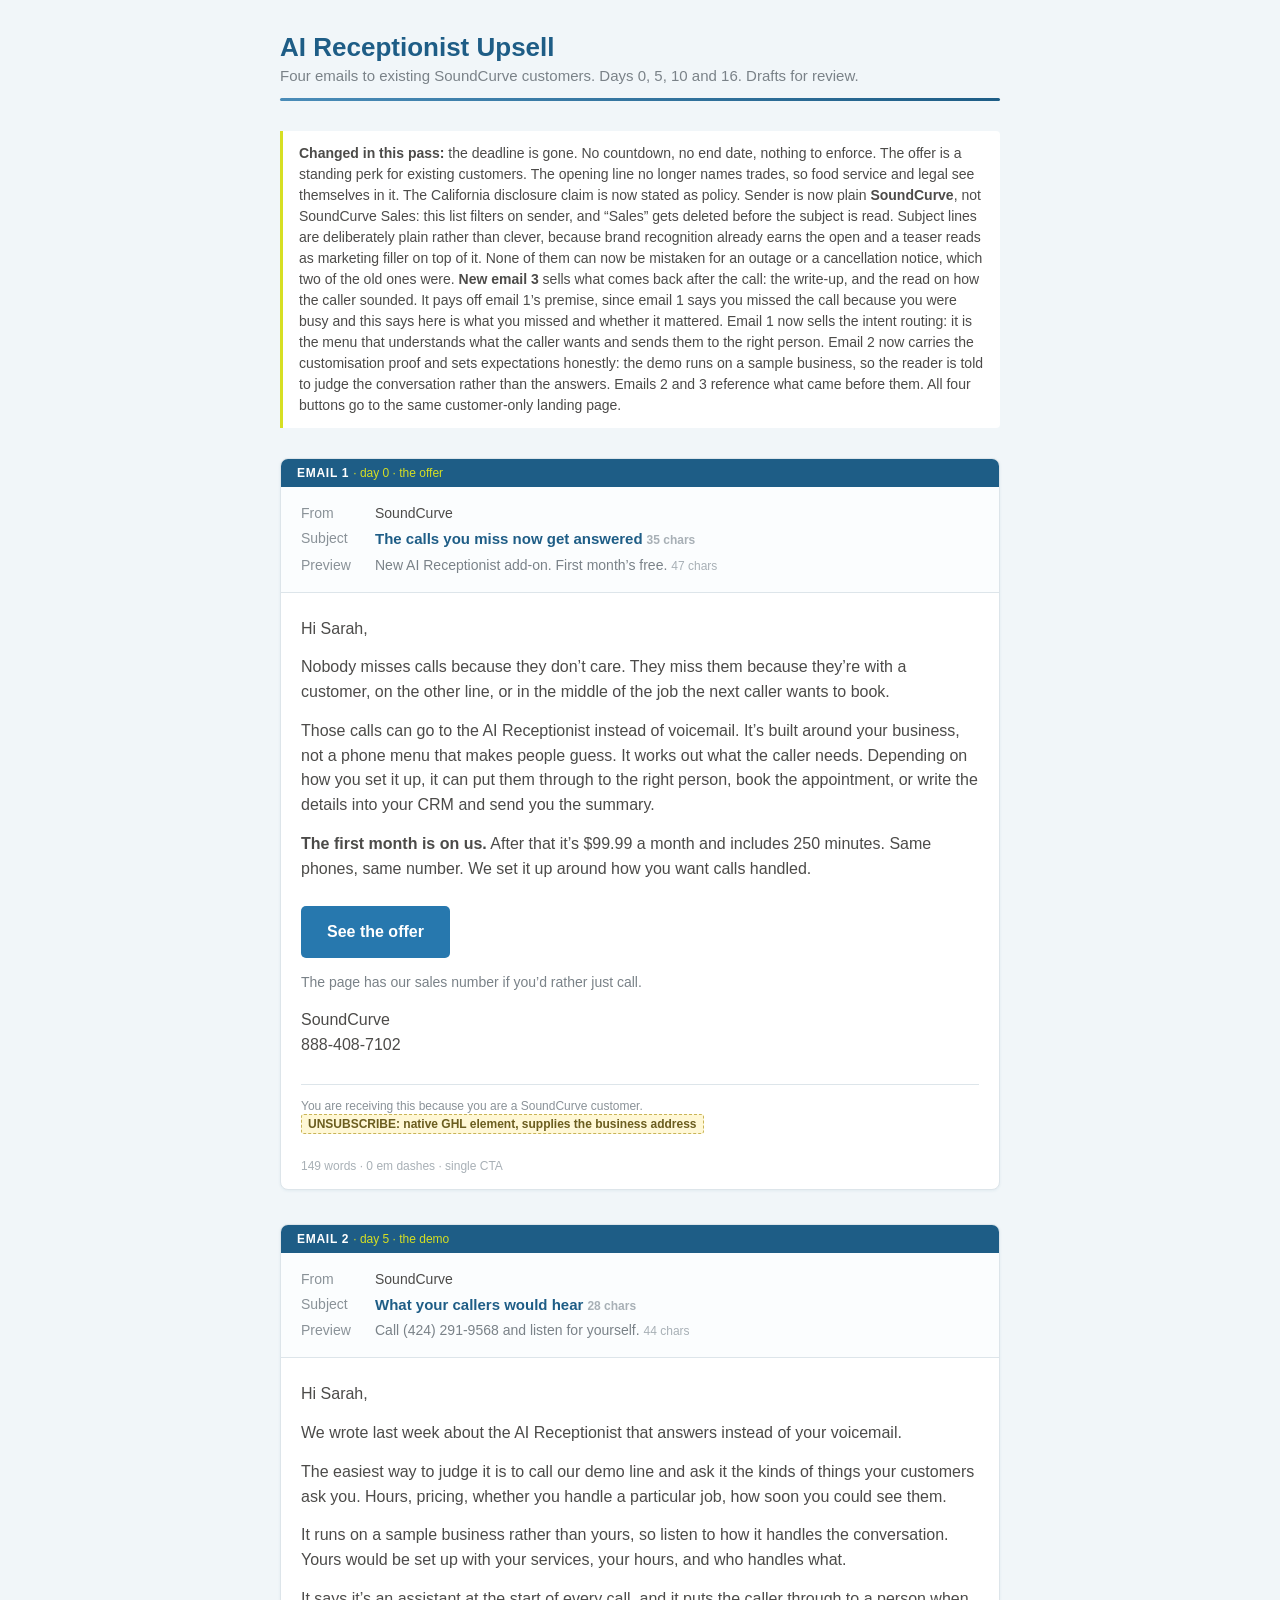
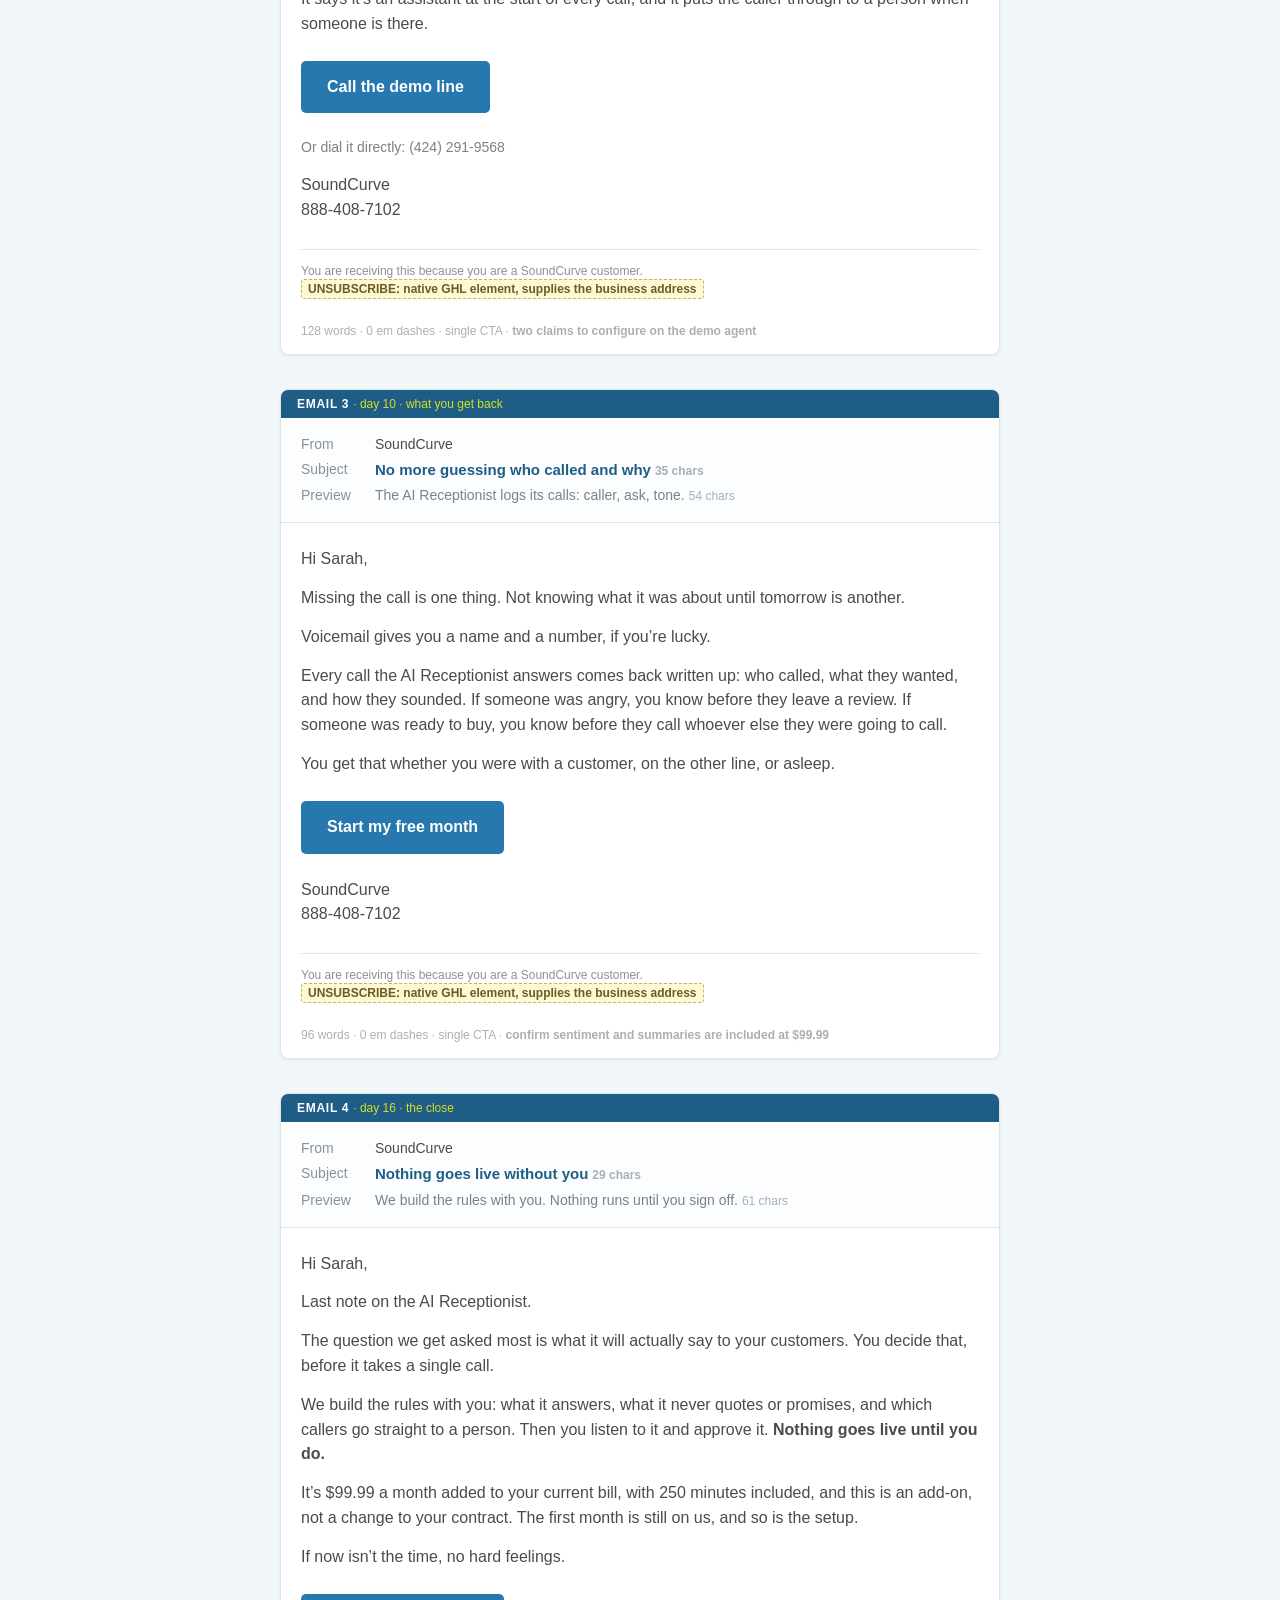
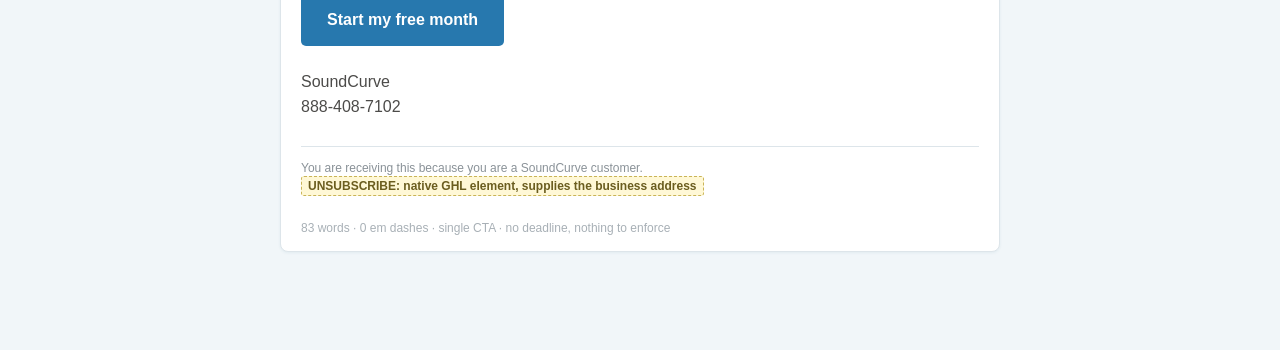
==== commit 4b86c0a1: "Email 4 body rewritten around control and guardrails" ====
--- a/emails.html
+++ b/emails.html
@@ -143,8 +143,10 @@
     </div>
     <div class="body">
       <p>Hi Sarah,</p>
-      <p>Last note on the AI Receptionist. If you called the demo line, you’ve already heard what it does.</p>
-      <p>It’s $99.99 a month added to your current bill, with 250 minutes included. This is an add-on, not a change to your contract. The first month is still on us, and so is the setup.</p>
+      <p>Last note on the AI Receptionist.</p>
+      <p>The question we get asked most is what it will actually say to your customers. You decide that, before it takes a single call.</p>
+      <p>We build the rules with you: what it answers, what it never quotes or promises, and which callers go straight to a person. Then you listen to it and approve it. <strong>Nothing goes live until you do.</strong></p>
+      <p>It’s $99.99 a month added to your current bill, with 250 minutes included, and this is an add-on, not a change to your contract. The first month is still on us, and so is the setup.</p>
       <p>If now isn’t the time, no hard feelings.</p>
       <div class="btnwrap"><a class="btn" href="#">Start my free month</a></div>
       <p class="sig">SoundCurve<br>888-408-7102</p>
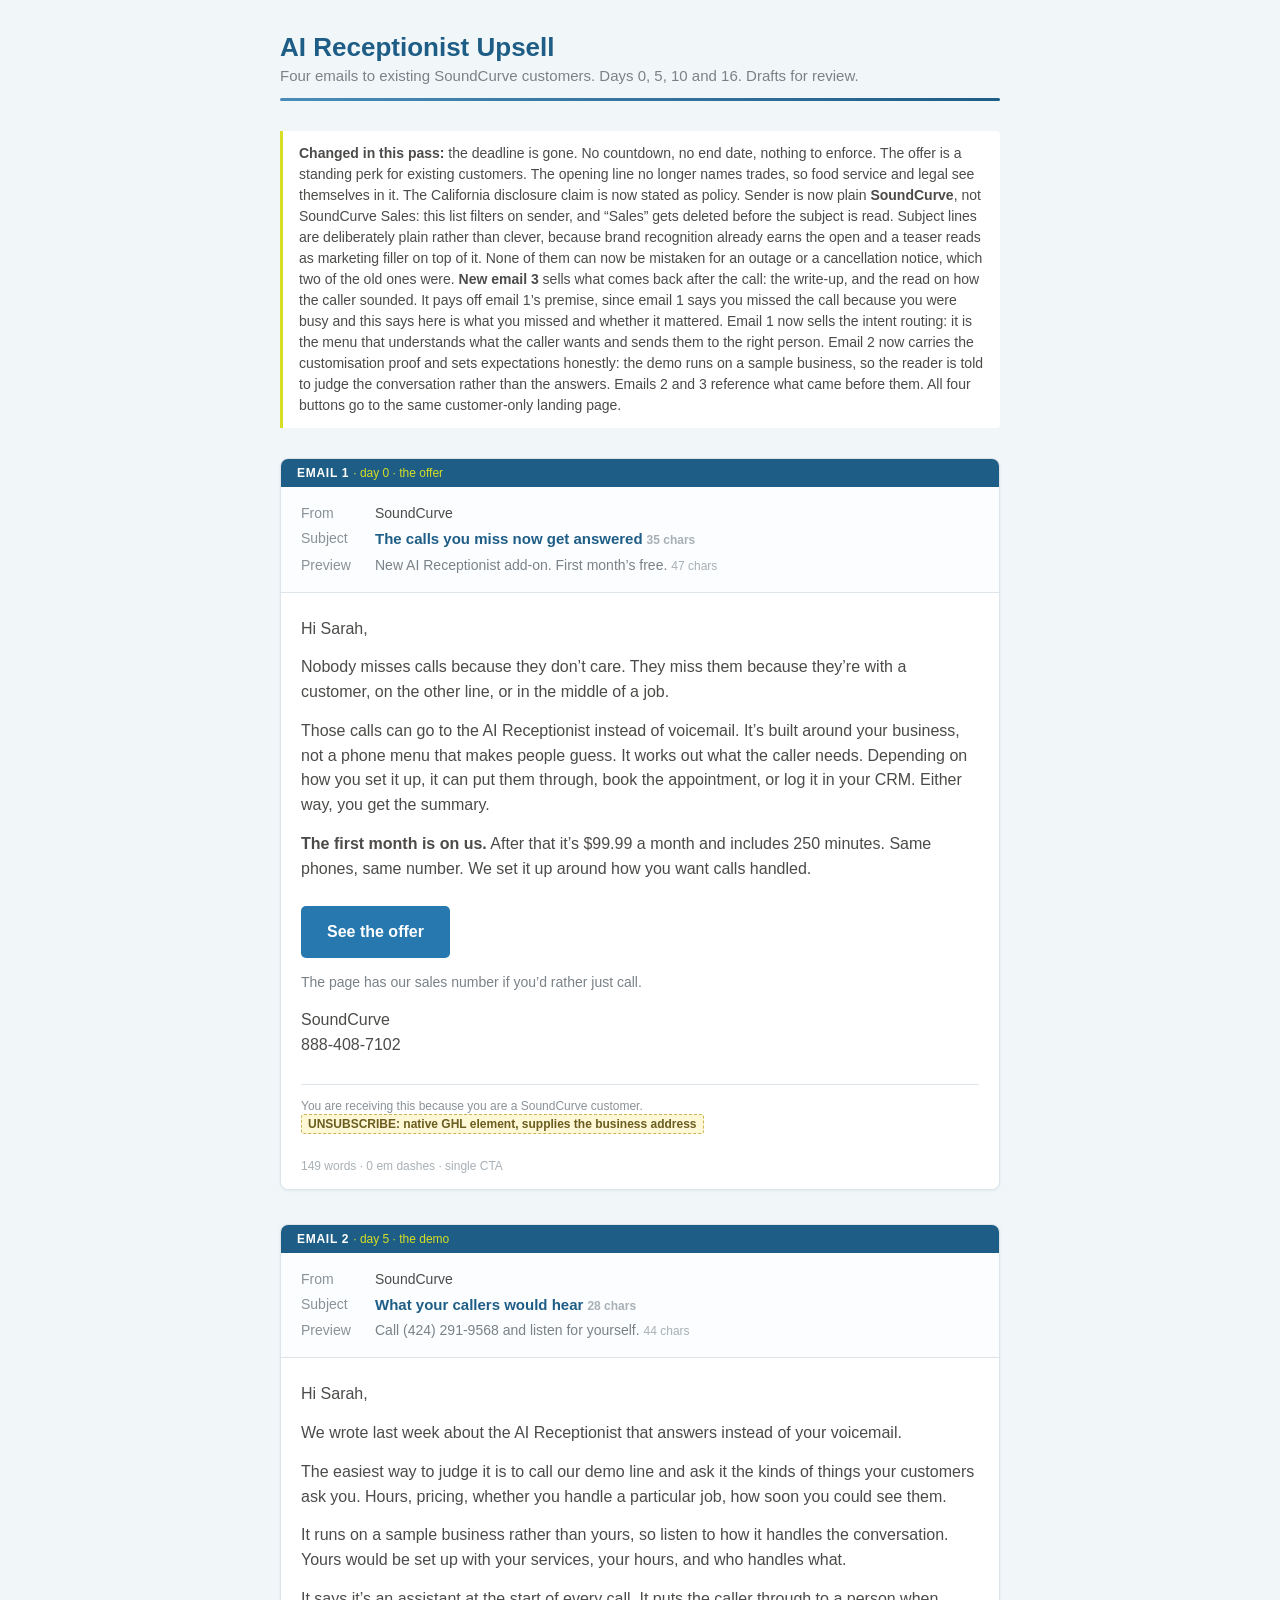
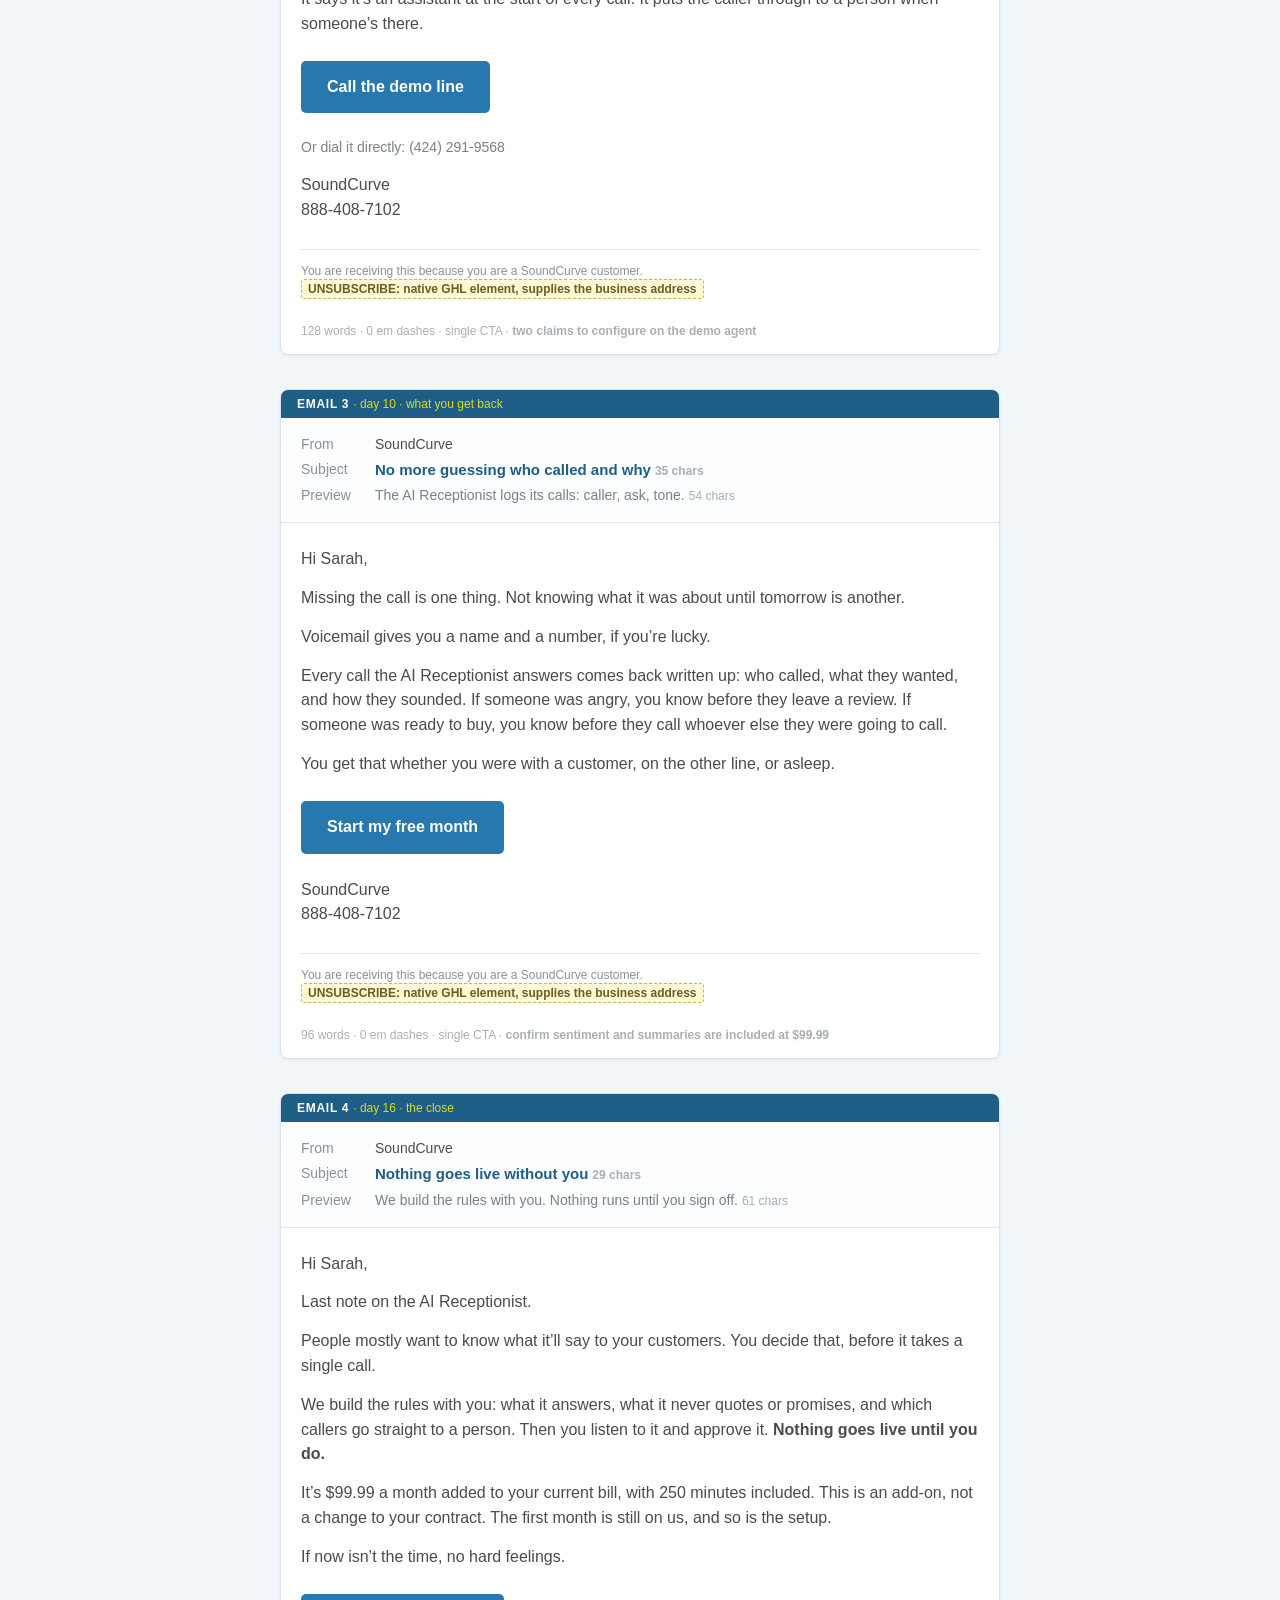
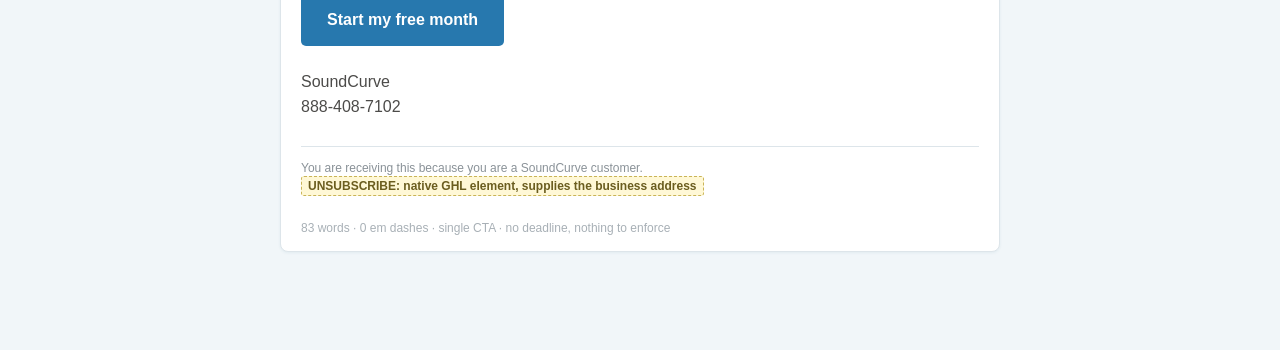
==== commit 2bb14770: "Hero bullets tell a sequence; email voice fixes from the brand review" ====
--- a/emails.html
+++ b/emails.html
@@ -70,8 +70,8 @@
     </div>
     <div class="body">
       <p>Hi Sarah,</p>
-      <p>Nobody misses calls because they don’t care. They miss them because they’re with a customer, on the other line, or in the middle of the job the next caller wants to book.</p>
-      <p>Those calls can go to the AI Receptionist instead of voicemail. It’s built around your business, not a phone menu that makes people guess. It works out what the caller needs. Depending on how you set it up, it can put them through to the right person, book the appointment, or write the details into your CRM and send you the summary.</p>
+      <p>Nobody misses calls because they don’t care. They miss them because they’re with a customer, on the other line, or in the middle of a job.</p>
+      <p>Those calls can go to the AI Receptionist instead of voicemail. It’s built around your business, not a phone menu that makes people guess. It works out what the caller needs. Depending on how you set it up, it can put them through, book the appointment, or log it in your CRM. Either way, you get the summary.</p>
       <p><strong>The first month is on us.</strong> After that it’s $99.99 a month and includes 250 minutes. Same phones, same number. We set it up around how you want calls handled.</p>
       <div class="btnwrap"><a class="btn" href="#">See the offer</a></div>
       <p class="small" style="margin-top:-10px">The page has our sales number if you’d rather just call.</p>
@@ -97,7 +97,7 @@
       <p>We wrote last week about the AI Receptionist that answers instead of your voicemail.</p>
       <p>The easiest way to judge it is to call our demo line and ask it the kinds of things your customers ask you. Hours, pricing, whether you handle a particular job, how soon you could see them.</p>
       <p>It runs on a sample business rather than yours, so listen to how it handles the conversation. Yours would be set up with your services, your hours, and who handles what.</p>
-      <p>It says it’s an assistant at the start of every call, and it puts the caller through to a person when someone is there.</p>
+      <p>It says it’s an assistant at the start of every call. It puts the caller through to a person when someone’s there.</p>
       <div class="btnwrap"><a class="btn" href="#">Call the demo line</a></div>
       <p class="small">Or dial it directly: (424) 291-9568</p>
       <p class="sig">SoundCurve<br>888-408-7102</p>
@@ -144,9 +144,9 @@
     <div class="body">
       <p>Hi Sarah,</p>
       <p>Last note on the AI Receptionist.</p>
-      <p>The question we get asked most is what it will actually say to your customers. You decide that, before it takes a single call.</p>
+      <p>People mostly want to know what it’ll say to your customers. You decide that, before it takes a single call.</p>
       <p>We build the rules with you: what it answers, what it never quotes or promises, and which callers go straight to a person. Then you listen to it and approve it. <strong>Nothing goes live until you do.</strong></p>
-      <p>It’s $99.99 a month added to your current bill, with 250 minutes included, and this is an add-on, not a change to your contract. The first month is still on us, and so is the setup.</p>
+      <p>It’s $99.99 a month added to your current bill, with 250 minutes included. This is an add-on, not a change to your contract. The first month is still on us, and so is the setup.</p>
       <p>If now isn’t the time, no hard feelings.</p>
       <div class="btnwrap"><a class="btn" href="#">Start my free month</a></div>
       <p class="sig">SoundCurve<br>888-408-7102</p>
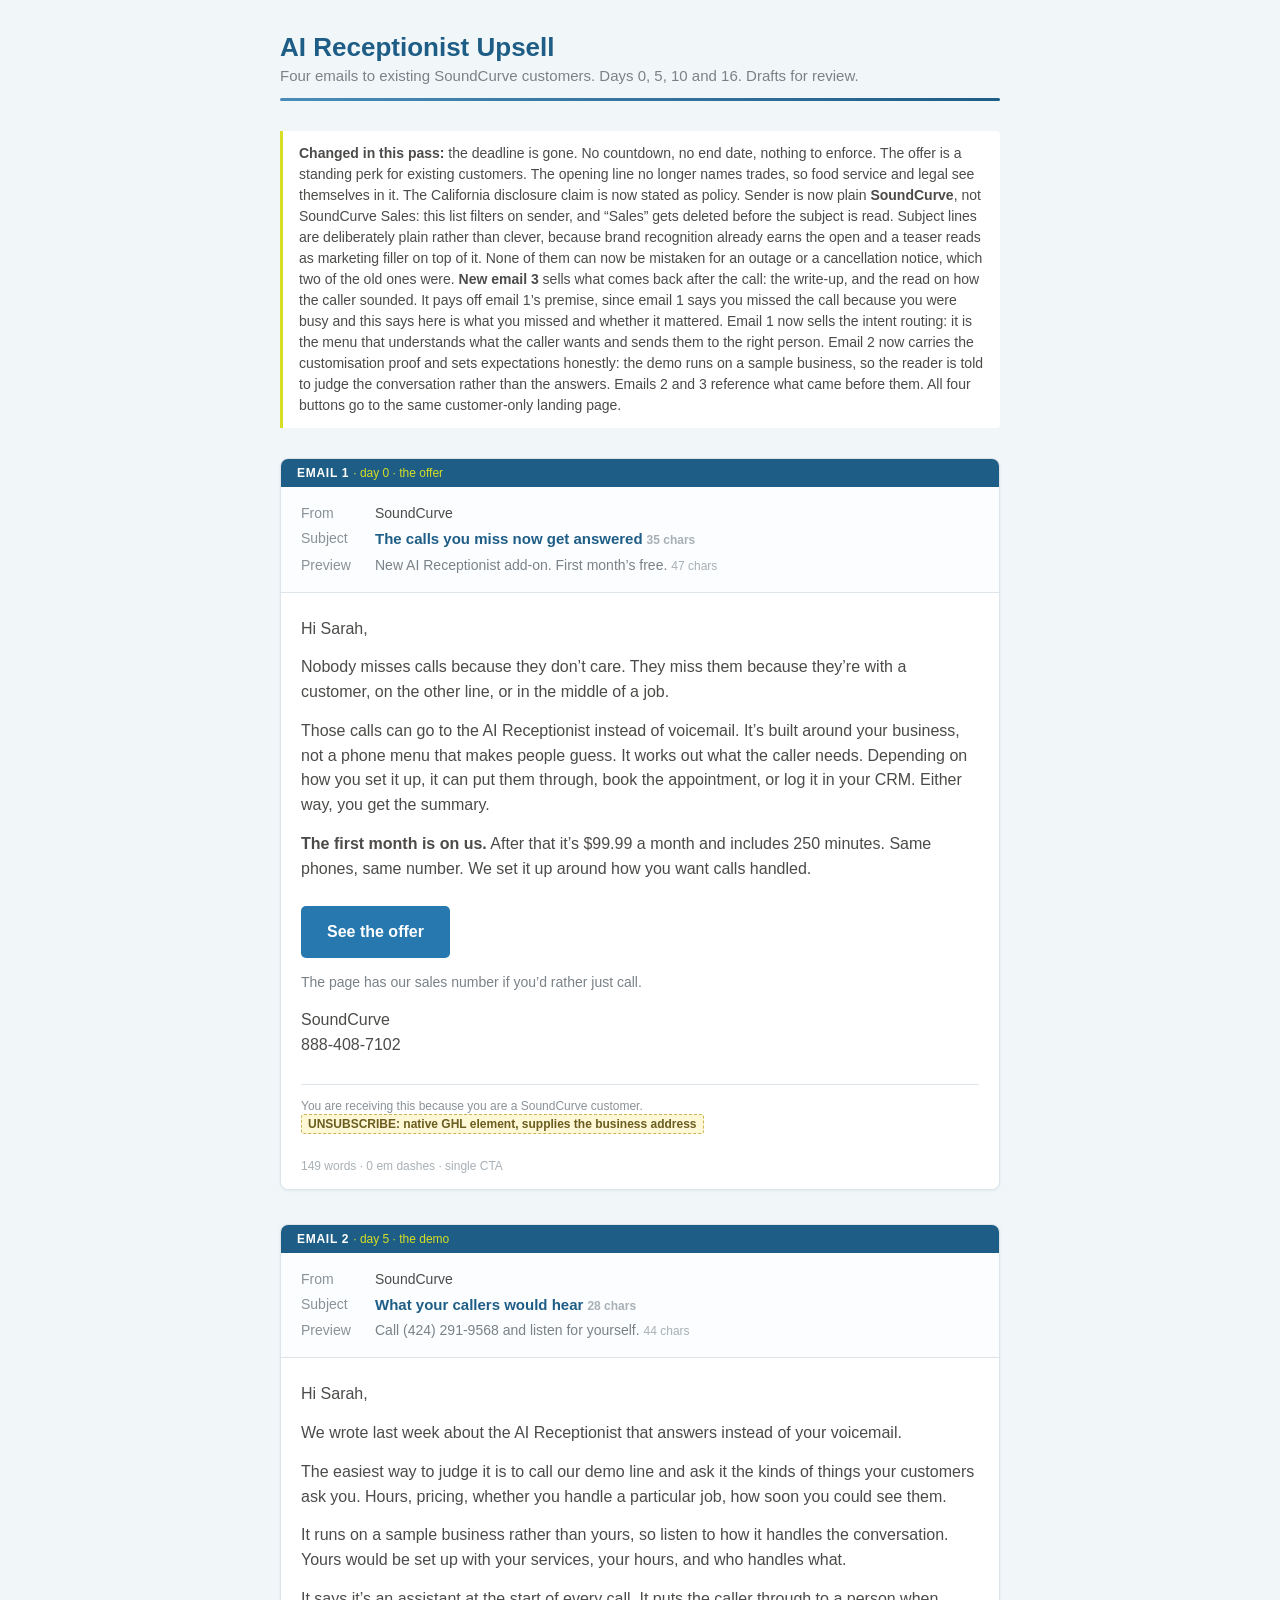
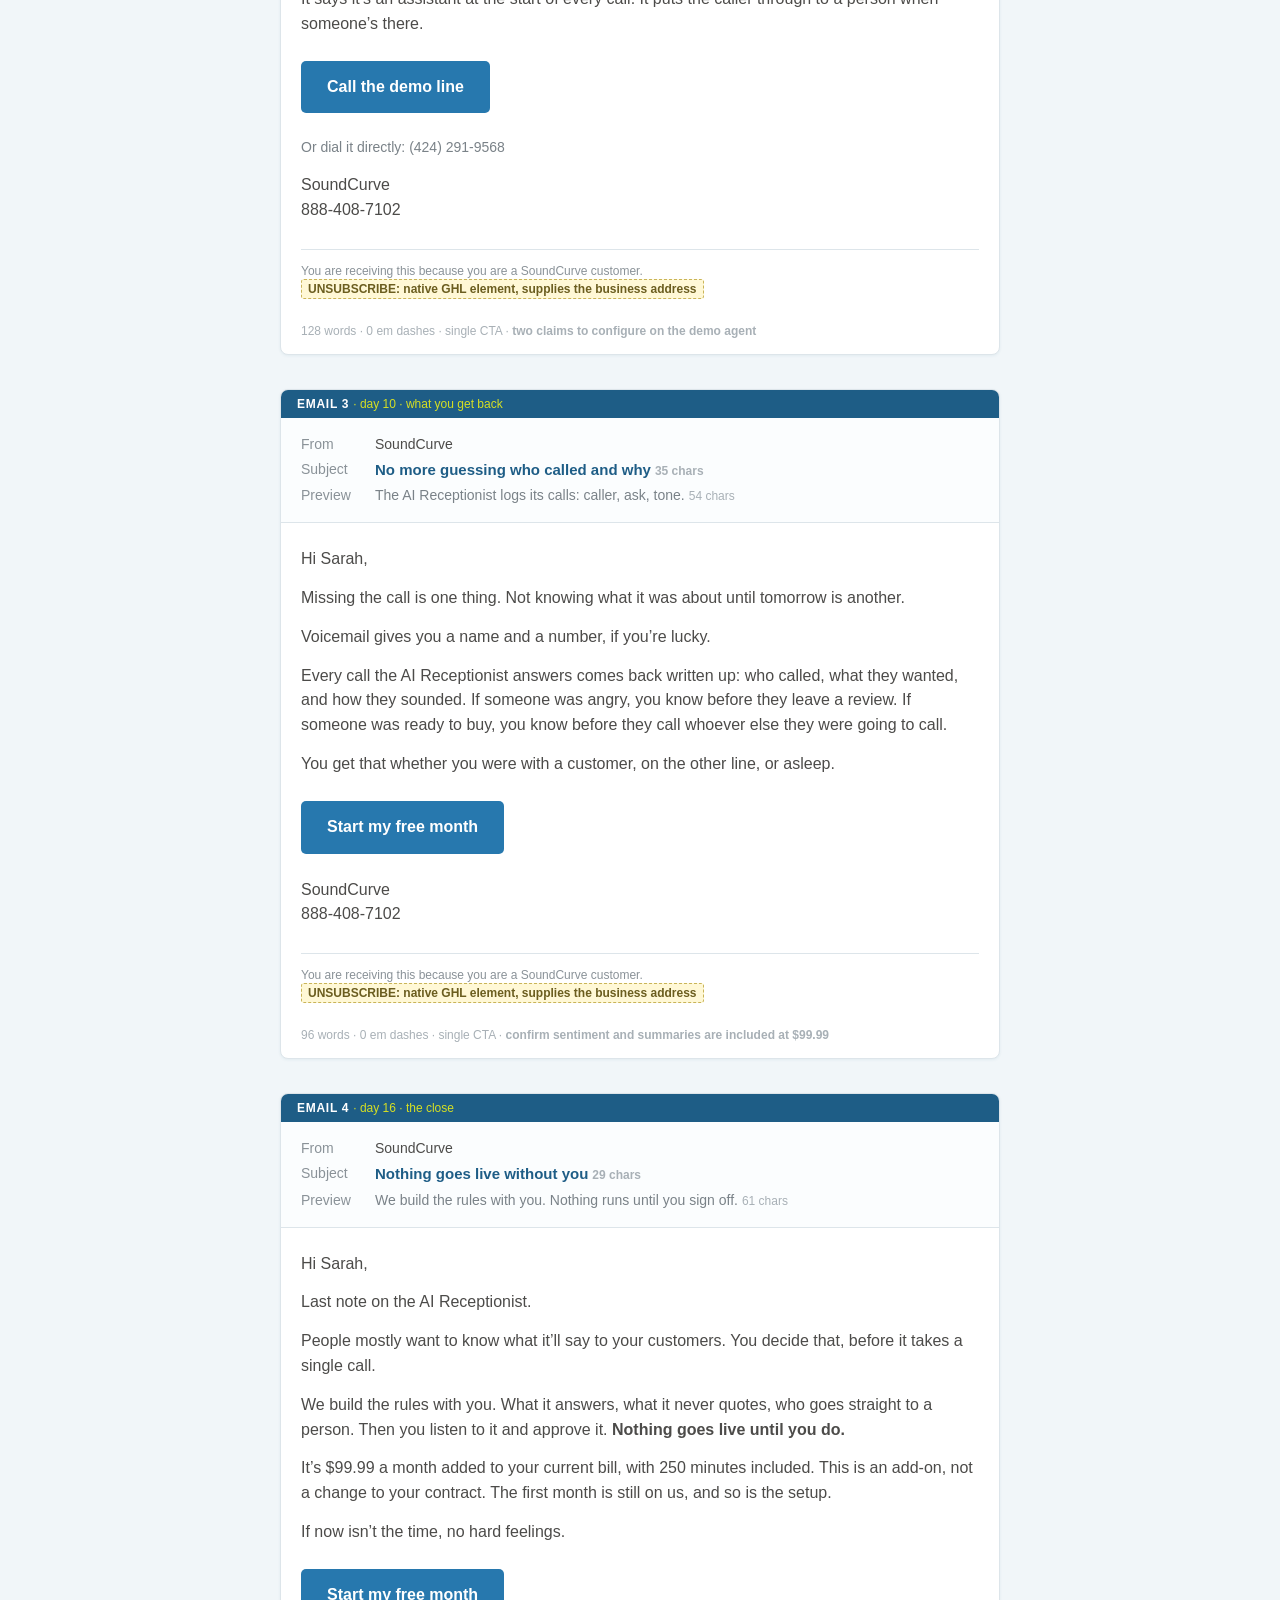
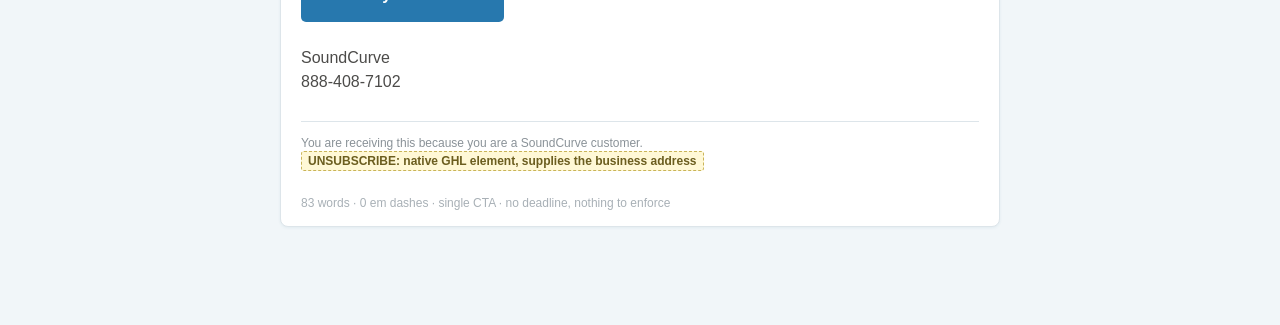
==== commit 7143bfd6: "Email 4 colon list split in the preview page too" ====
--- a/emails.html
+++ b/emails.html
@@ -145,7 +145,7 @@
       <p>Hi Sarah,</p>
       <p>Last note on the AI Receptionist.</p>
       <p>People mostly want to know what it’ll say to your customers. You decide that, before it takes a single call.</p>
-      <p>We build the rules with you: what it answers, what it never quotes or promises, and which callers go straight to a person. Then you listen to it and approve it. <strong>Nothing goes live until you do.</strong></p>
+      <p>We build the rules with you. What it answers, what it never quotes, who goes straight to a person. Then you listen to it and approve it. <strong>Nothing goes live until you do.</strong></p>
       <p>It’s $99.99 a month added to your current bill, with 250 minutes included. This is an add-on, not a change to your contract. The first month is still on us, and so is the setup.</p>
       <p>If now isn’t the time, no hard feelings.</p>
       <div class="btnwrap"><a class="btn" href="#">Start my free month</a></div>
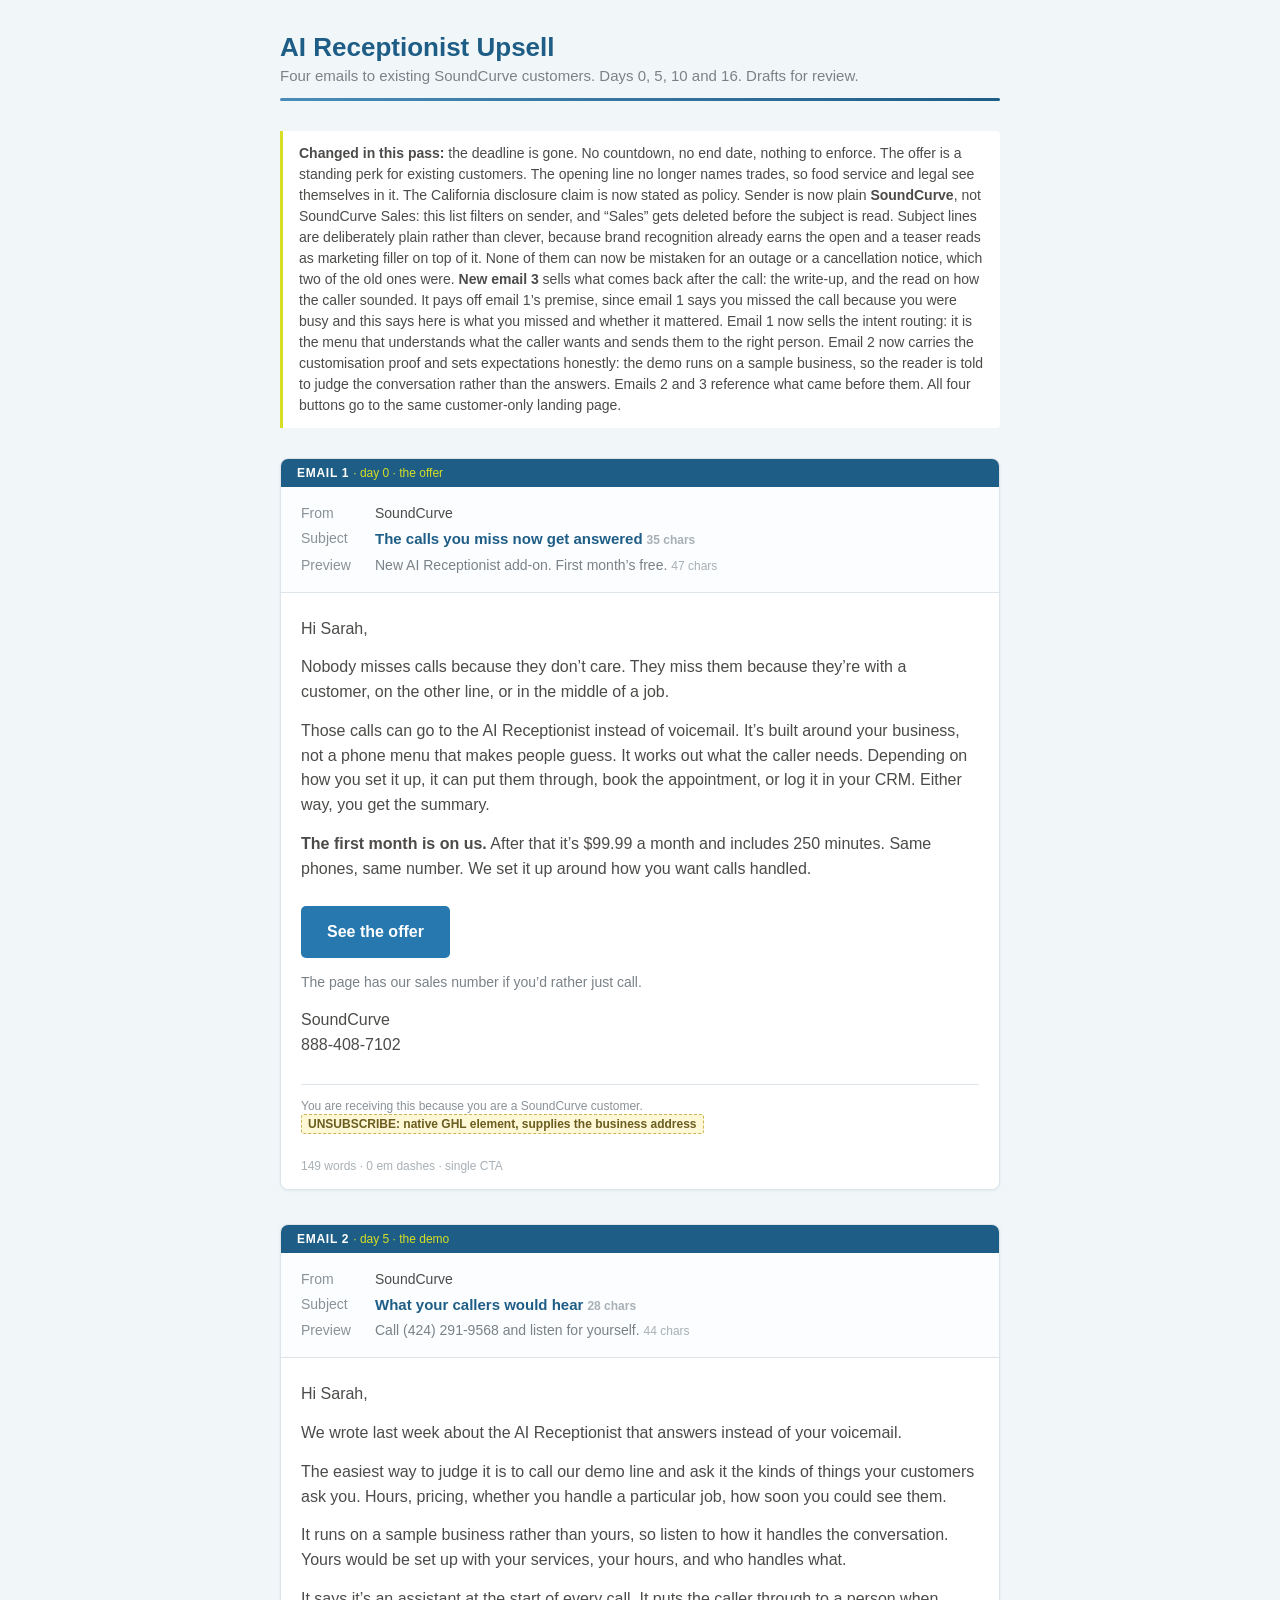
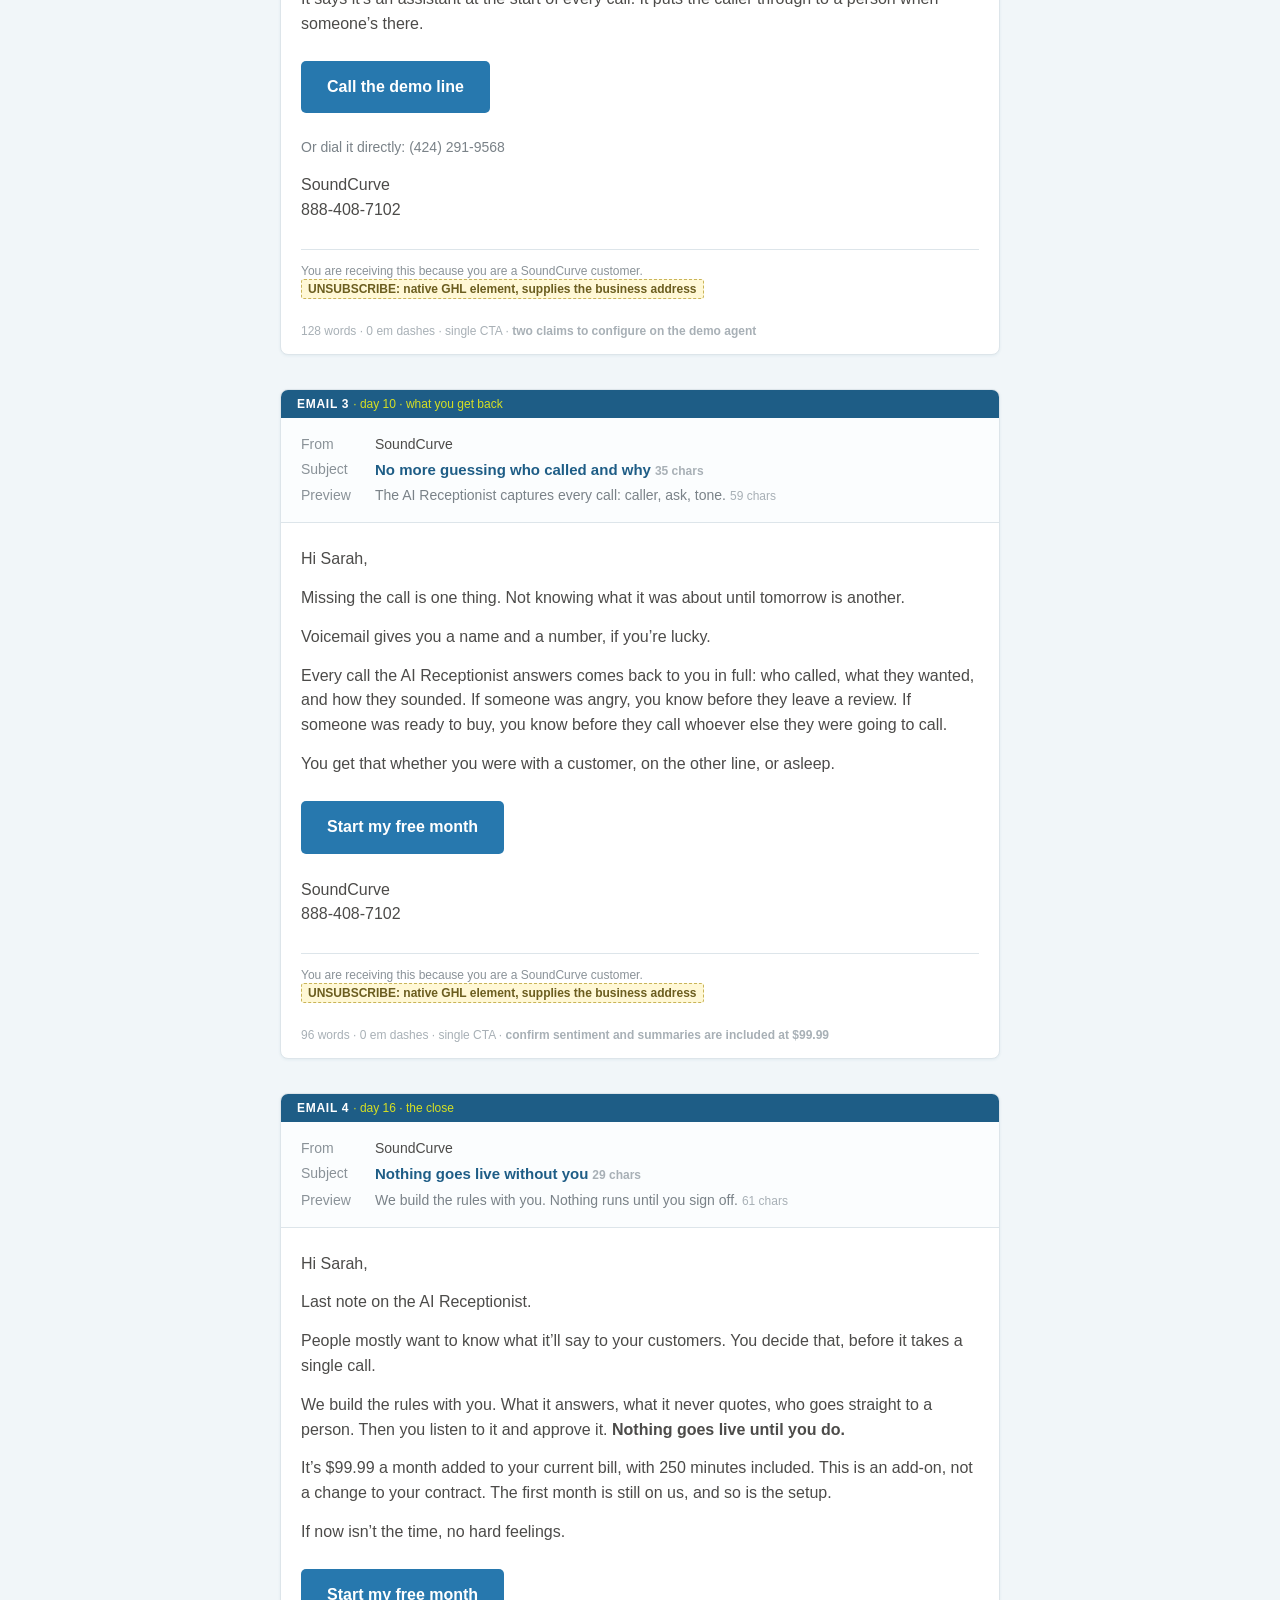
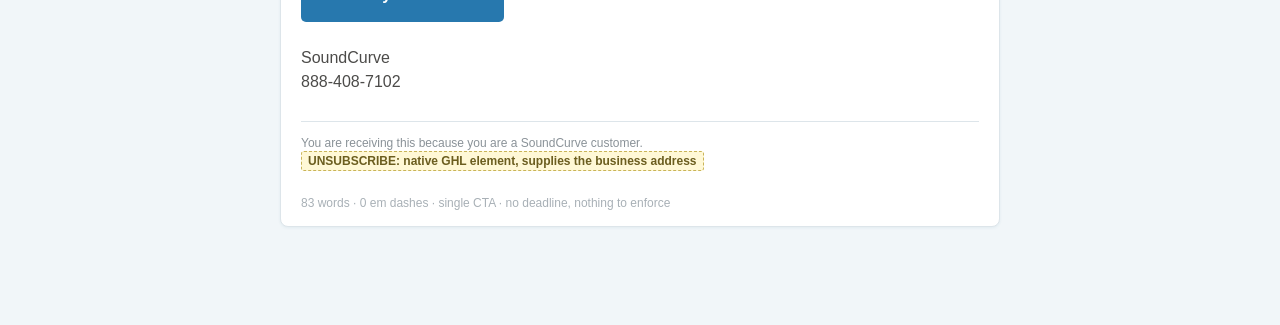
==== commit 7234921a: "Captured, not written up. Hero bullet back to one line" ====
--- a/emails.html
+++ b/emails.html
@@ -115,13 +115,13 @@
     <div class="meta">
       <div class="row"><span class="k">From</span><span class="v">SoundCurve</span></div>
       <div class="row"><span class="k">Subject</span><span class="v subject">No more guessing who called and why<span class="chars">35 chars</span></span></div>
-      <div class="row"><span class="k">Preview</span><span class="v preview">The AI Receptionist logs its calls: caller, ask, tone.<span class="chars">54 chars</span></span></div>
+      <div class="row"><span class="k">Preview</span><span class="v preview">The AI Receptionist captures every call: caller, ask, tone.<span class="chars">59 chars</span></span></div>
     </div>
     <div class="body">
       <p>Hi Sarah,</p>
       <p>Missing the call is one thing. Not knowing what it was about until tomorrow is another.</p>
       <p>Voicemail gives you a name and a number, if you’re lucky.</p>
-      <p>Every call the AI Receptionist answers comes back written up: who called, what they wanted, and how they sounded. If someone was angry, you know before they leave a review. If someone was ready to buy, you know before they call whoever else they were going to call.</p>
+      <p>Every call the AI Receptionist answers comes back to you in full: who called, what they wanted, and how they sounded. If someone was angry, you know before they leave a review. If someone was ready to buy, you know before they call whoever else they were going to call.</p>
       <p>You get that whether you were with a customer, on the other line, or asleep.</p>
       <div class="btnwrap"><a class="btn" href="#">Start my free month</a></div>
       <p class="sig">SoundCurve<br>888-408-7102</p>
